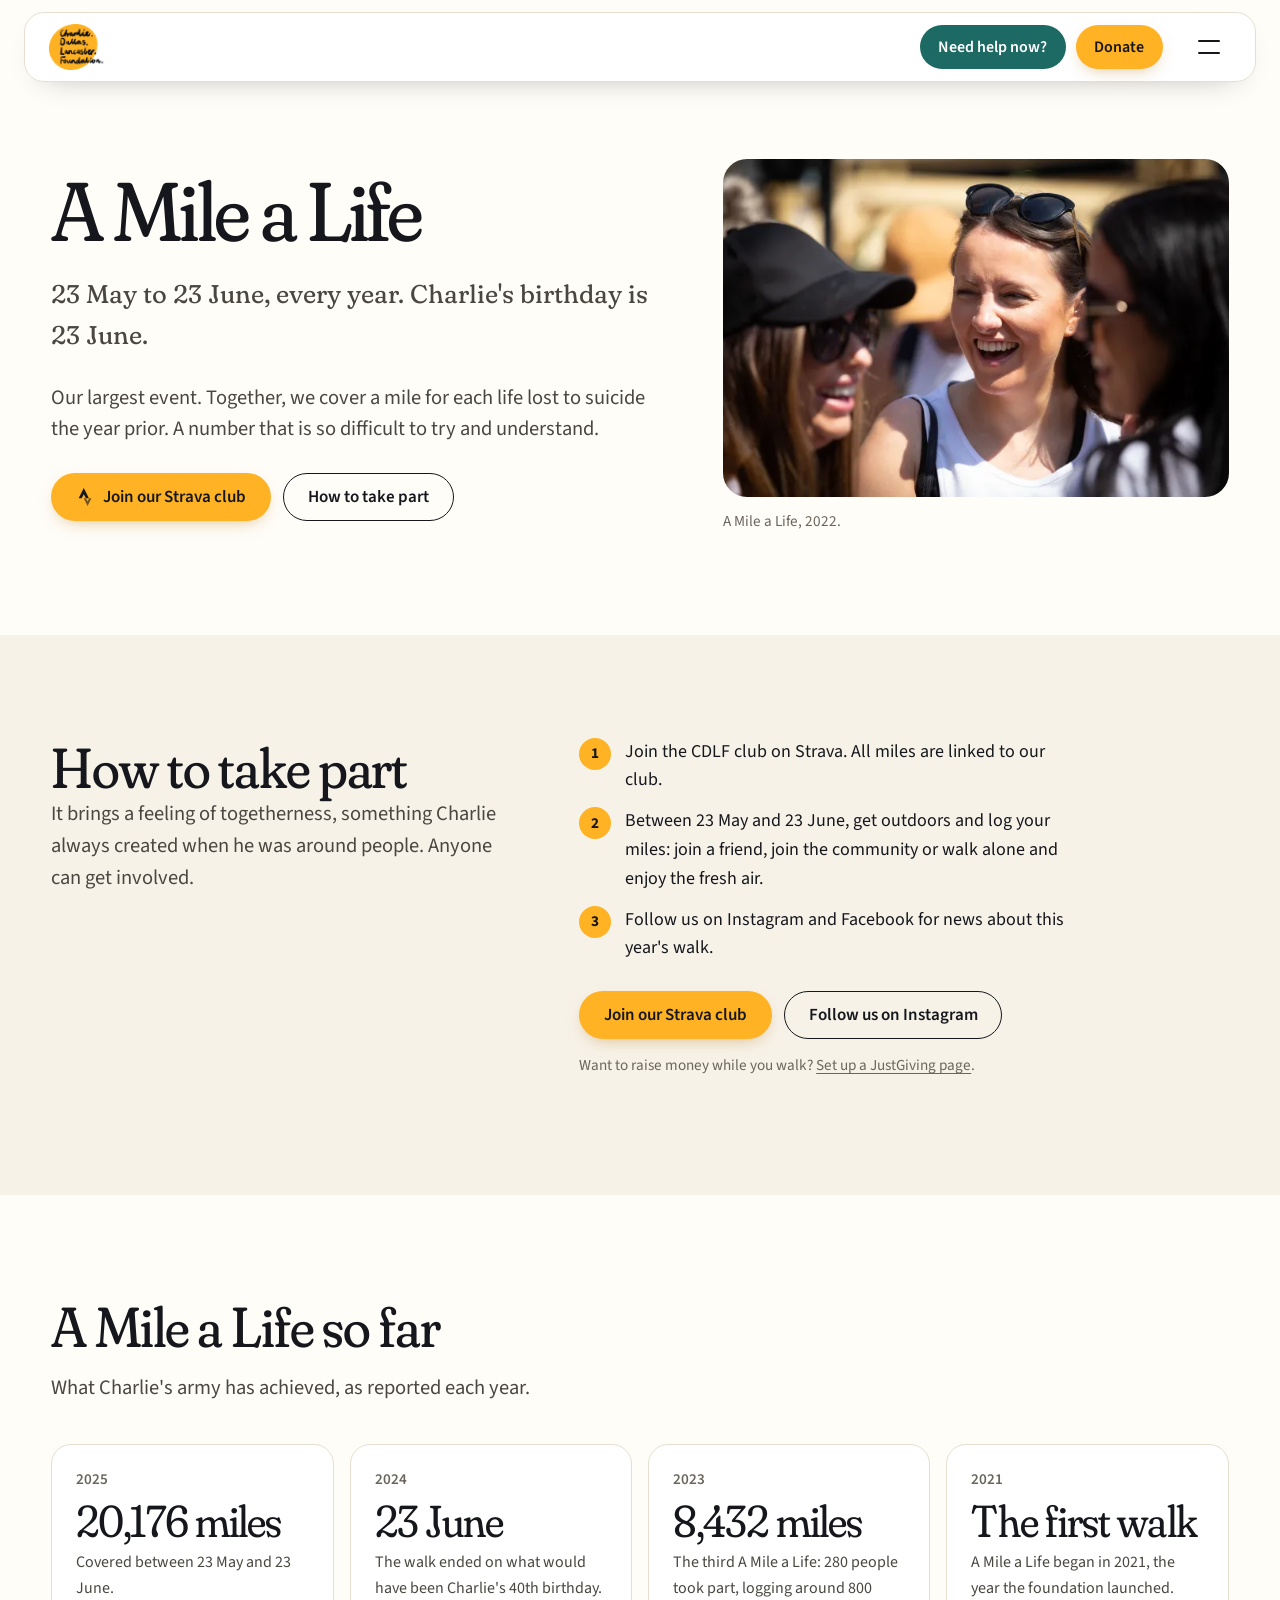
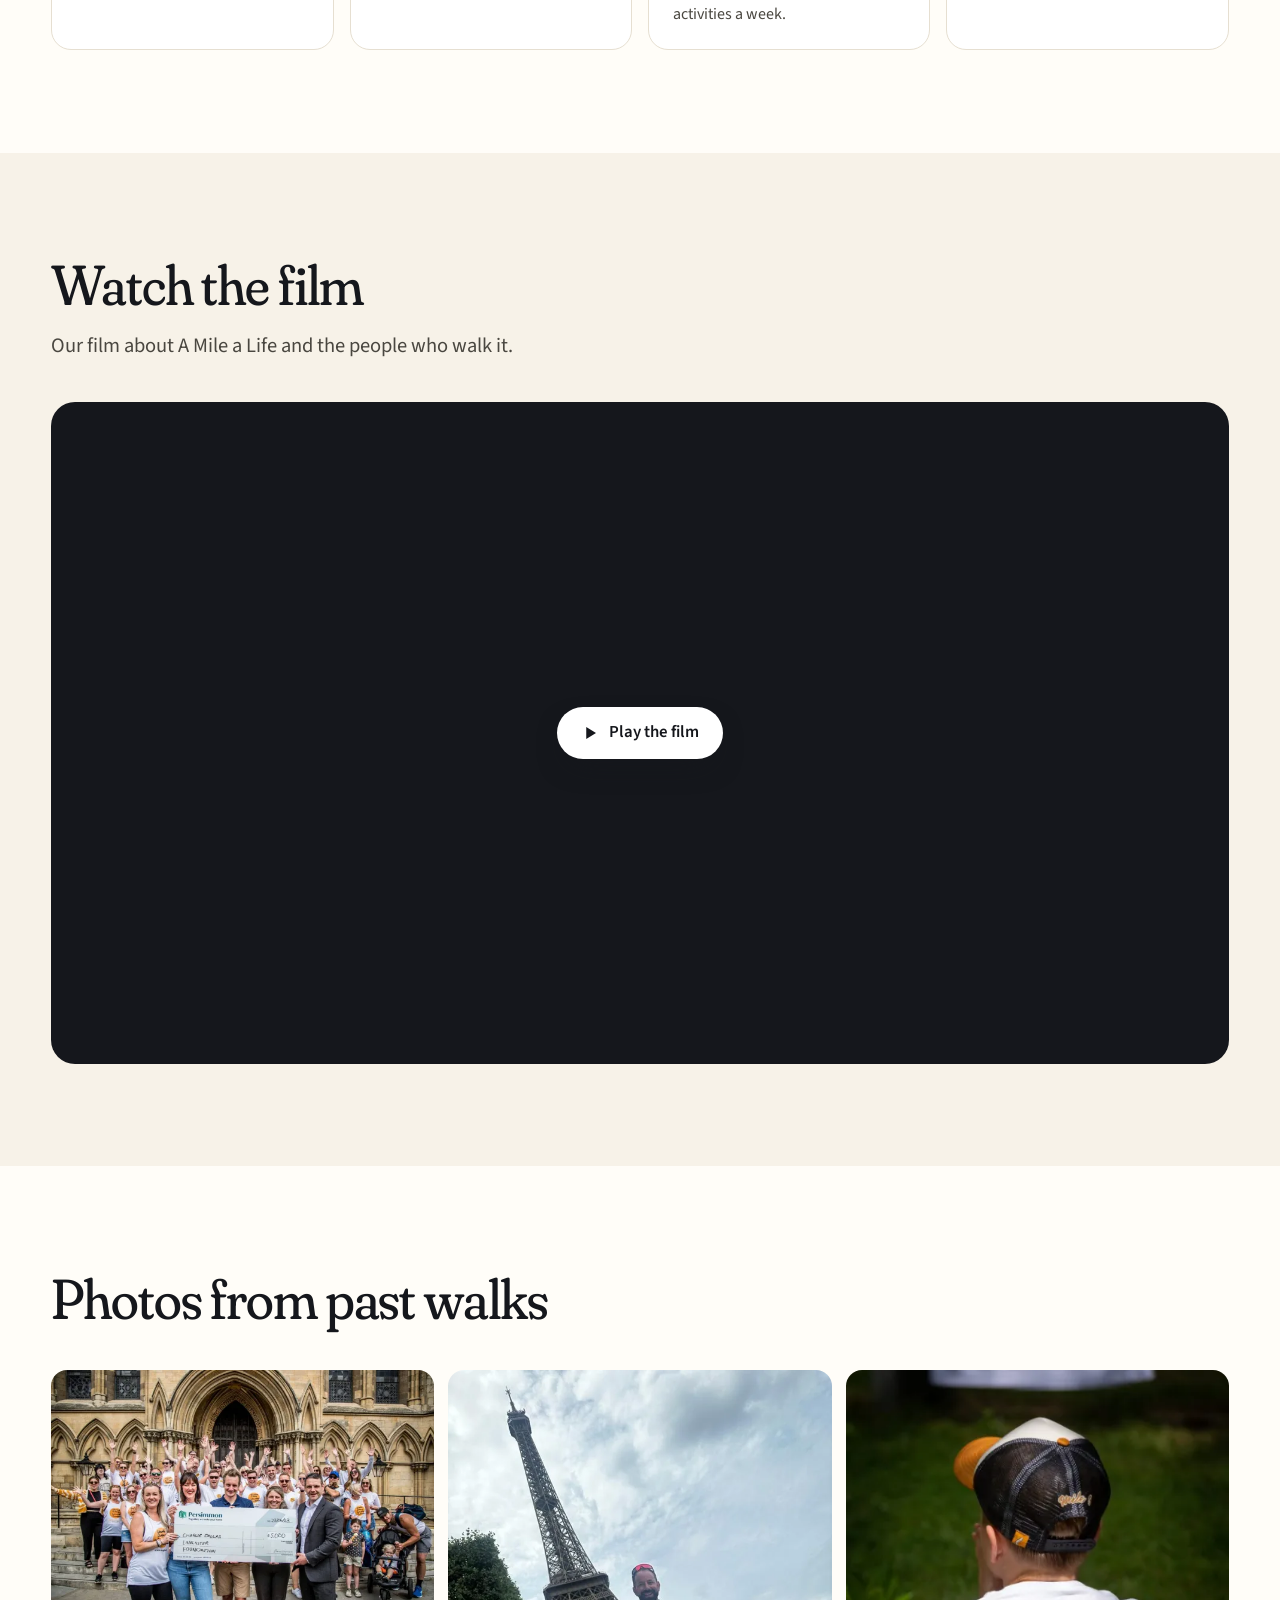
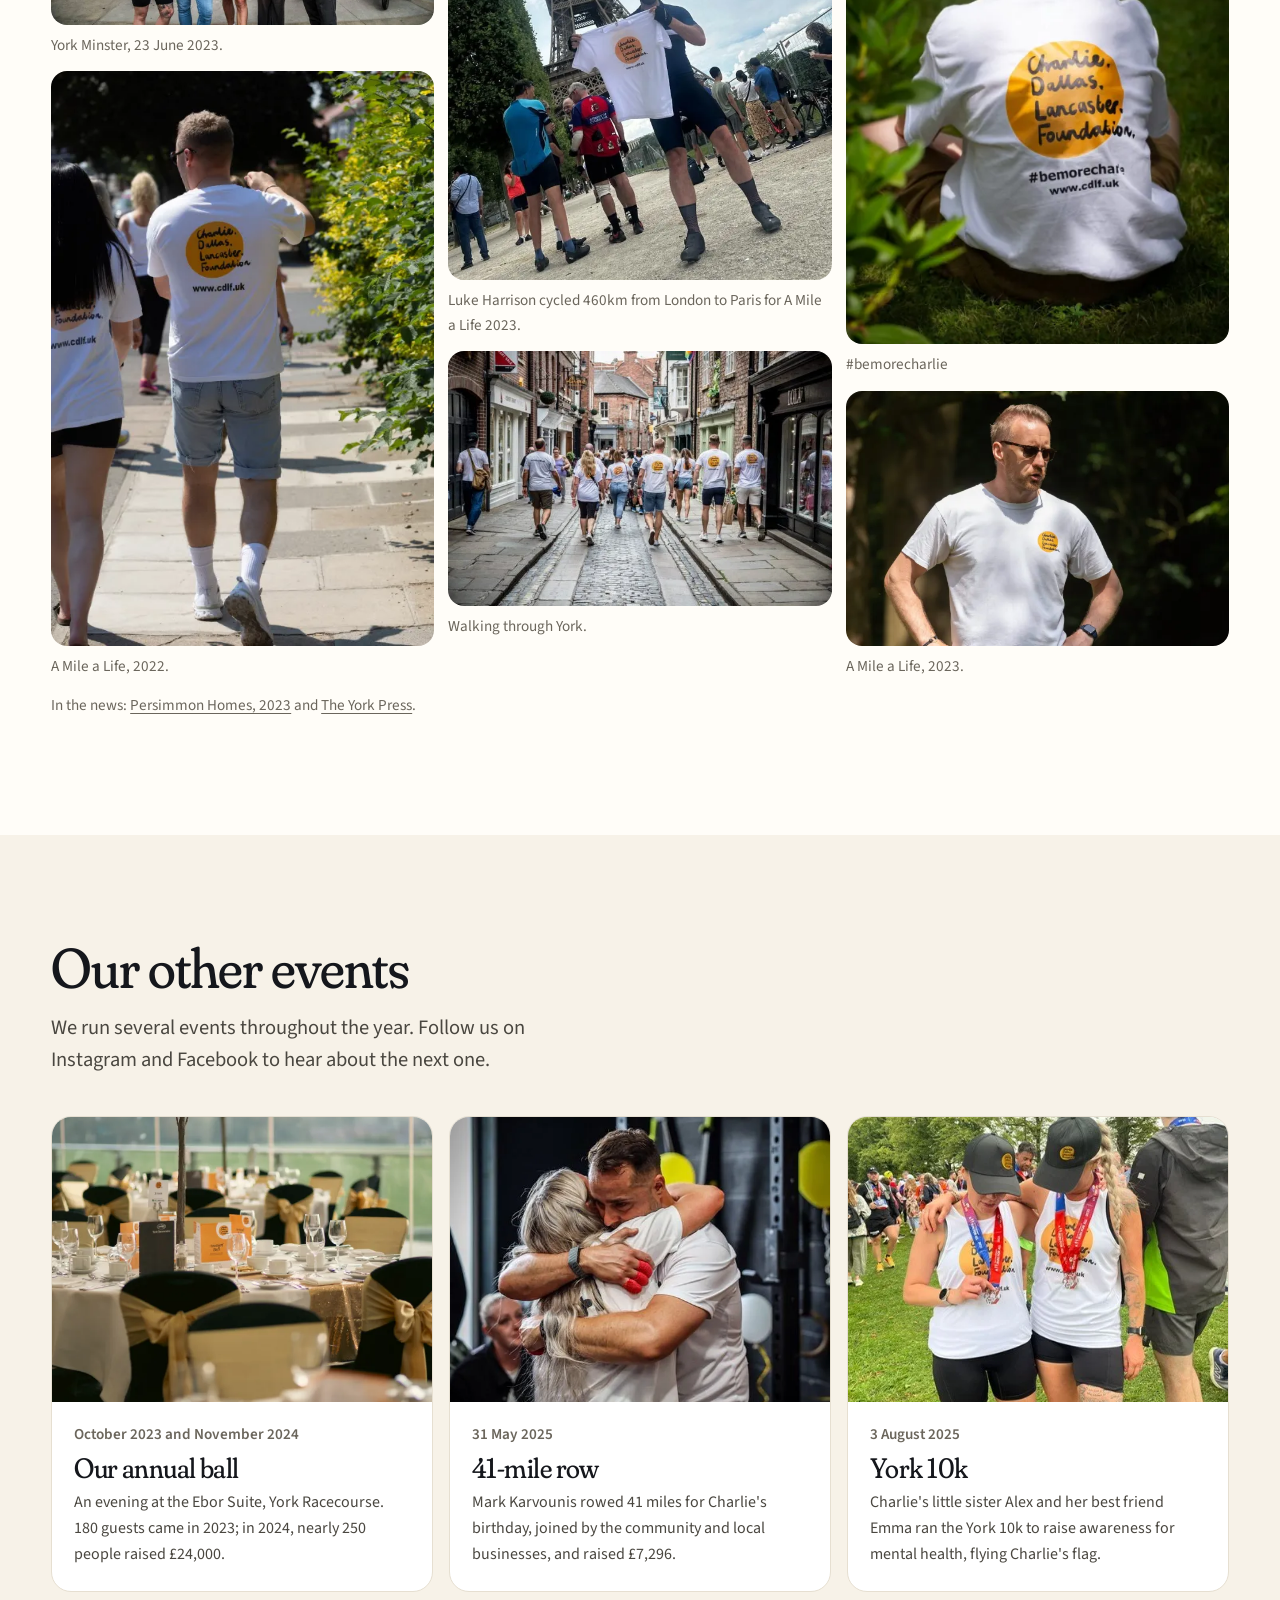
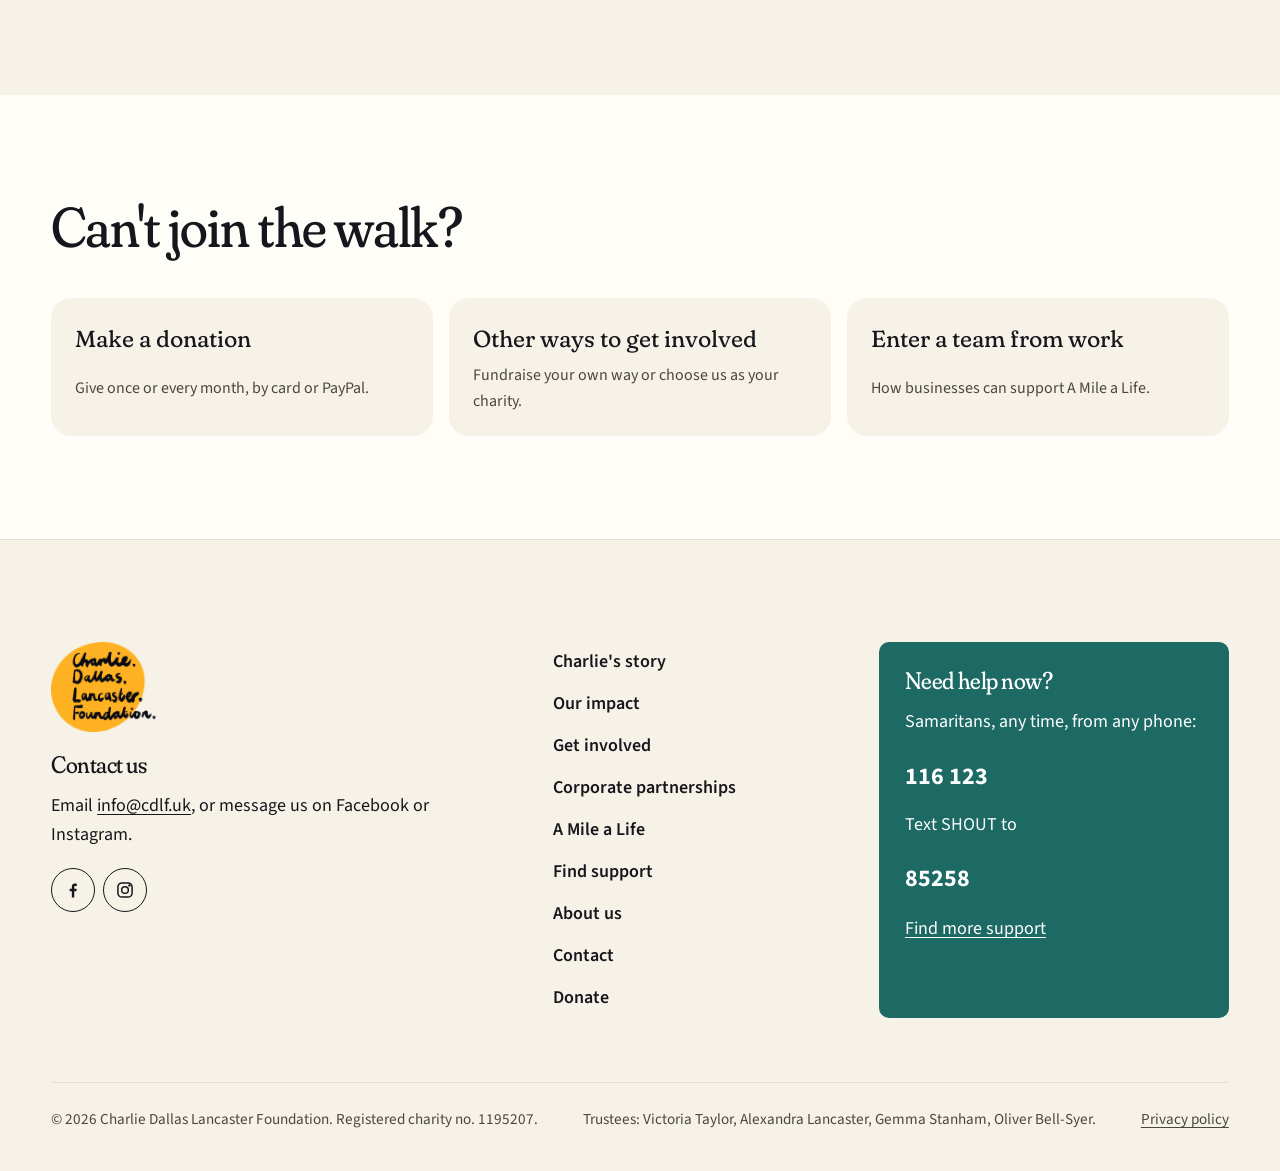
==== a-mile-a-life/index.html @ b25b1d65 "Complete the site: six internal pages and full navigation New pages, built from the existing design " ====
<!doctype html>
<html lang="en-GB">
<head>
<meta charset="utf-8">
<meta name="viewport" content="width=device-width, initial-scale=1">
<!-- PREVIEW-ONLY: keeps the GitHub Pages preview out of search engines. Remove this line on the production site (see LAUNCH.md). -->
<meta name="robots" content="noindex, nofollow">
<title>A Mile a Life: Walk with Charlie's Army | CDLF</title>
<meta name="description" content="Every year from 23 May to 23 June, we cover a mile for each life lost to suicide the year prior. How to take part, past walks and our other events.">
<!-- Production URLs: these point at the live domain on purpose, never at the GitHub Pages preview. -->
<link rel="canonical" href="https://cdlf.uk/a-mile-a-life/">
<meta property="og:type" content="website">
<meta property="og:site_name" content="Charlie Dallas Lancaster Foundation">
<meta property="og:locale" content="en_GB">
<meta property="og:title" content="A Mile a Life | Charlie Dallas Lancaster Foundation">
<meta property="og:description" content="Every year from 23 May to 23 June, we cover a mile for each life lost to suicide the year prior. How to take part, past walks and our other events.">
<meta property="og:url" content="https://cdlf.uk/a-mile-a-life/">
<meta property="og:image" content="https://cdlf.uk/assets/og-image.jpg">
<meta property="og:image:width" content="1200">
<meta property="og:image:height" content="630">
<meta property="og:image:alt" content="The Charlie Dallas Lancaster Foundation logo: hand-lettered words on a sunflower-yellow circle.">
<meta name="twitter:card" content="summary_large_image">
<link rel="icon" href="../favicon.ico" sizes="32x32">
<link rel="icon" href="../assets/icon-192.png" type="image/png" sizes="192x192">
<link rel="apple-touch-icon" href="../assets/apple-touch-icon.png">
<link rel="manifest" href="../site.webmanifest">
<meta name="theme-color" content="#FFB224">
<link rel="preconnect" href="https://fonts.googleapis.com">
<link rel="preconnect" href="https://fonts.gstatic.com" crossorigin>
<link href="https://fonts.googleapis.com/css2?family=Fraunces:opsz,wght,SOFT@48..144,340..420,100&family=Source+Sans+3:wght@400;600;700&display=swap" rel="stylesheet">
<script type="application/ld+json">
{
  "@context": "https://schema.org",
  "@graph": [
    {
      "@type": "WebPage",
      "@id": "https://cdlf.uk/a-mile-a-life/#webpage",
      "url": "https://cdlf.uk/a-mile-a-life/",
      "name": "A Mile a Life",
      "inLanguage": "en-GB",
      "isPartOf": { "@id": "https://cdlf.uk/#website" },
      "about": { "@id": "https://cdlf.uk/#organization" }
    },
    {
      "@type": "BreadcrumbList",
      "itemListElement": [
        { "@type": "ListItem", "position": 1, "name": "Home", "item": "https://cdlf.uk/" },
        { "@type": "ListItem", "position": 2, "name": "A Mile a Life", "item": "https://cdlf.uk/a-mile-a-life/" }
      ]
    }
  ]
}
</script>
<script>document.documentElement.classList.add('js');</script>
<link rel="stylesheet" href="../assets/site.css">
</head>
<body>
<a class="skip" href="#main">Skip to content</a>

<header class="site-header" id="top">
  <div class="wrap bar">
    <a class="brand" href="../" aria-label="Charlie Dallas Lancaster Foundation, home">
      <img src="../assets/logo.png" alt="" width="260" height="196">
    </a>
    <!-- Shown only without JavaScript; otherwise the same links live in the drop-down menu. -->
    <nav class="nav" aria-label="Main">
      <a href="../charlies-story/">Charlie's story</a>
      <a href="../our-impact/">Our impact</a>
      <a href="../get-involved/">Get involved</a>
      <a href="../a-mile-a-life/">A Mile a Life</a>
      <a href="../help/">Find support</a>
      <a href="../contact/">Contact</a>
    </nav>
    <div class="actions">
      <a class="btn btn-help" href="../help/" data-crisis><span class="lbl-long">Need help now?</span><span class="lbl-short" aria-hidden="true">Need help?</span></a>
      <a class="btn btn-donate" href="../get-involved/#donate">Donate</a>
    </div>
    <button class="menu-btn" type="button" aria-expanded="false" aria-controls="site-menu" aria-label="Menu">
      <span class="burger" aria-hidden="true"><span></span><span></span></span>
    </button>
  </div>
  <!-- Drop-down menu (all screen sizes): the header grows downwards to show the page links. -->
  <div class="menu-panel" id="site-menu" inert>
    <div class="menu-inner">
      <div class="menu-grid">
        <nav class="menu-links" aria-label="Pages">
          <a href="../charlies-story/" style="--i:0">Charlie's story</a>
          <a href="../our-impact/" style="--i:1">Our impact</a>
          <a href="../get-involved/" style="--i:2">Get involved</a>
          <a href="../corporate-partnerships/" style="--i:3">Corporate partnerships</a>
          <a href="../a-mile-a-life/" style="--i:4" aria-current="page">A Mile a Life</a>
          <a href="../help/" style="--i:5">Find support</a>
          <a href="../about/" style="--i:6">About us</a>
          <a href="../contact/" style="--i:7">Contact</a>
        </nav>
        <div class="menu-meta">
          <p>Get in touch: <a href="mailto:info@cdlf.uk">info@cdlf.uk</a></p>
          <p>Registered charity no. 1195207</p>
          <div class="social">
            <a href="https://www.facebook.com/CDLF.UK/" aria-label="CDLF on Facebook"><svg viewBox="0 0 24 24" fill="currentColor" aria-hidden="true"><path d="M13.5 21v-7.5h2.5l.4-3h-2.9V8.6c0-.9.3-1.5 1.5-1.5h1.5V4.4c-.3 0-1.2-.1-2.2-.1-2.2 0-3.7 1.3-3.7 3.8v2.4H8v3h2.6V21z"/></svg></a>
            <a href="https://www.instagram.com/c.d.l.foundation/" aria-label="CDLF on Instagram"><svg viewBox="0 0 24 24" fill="none" stroke="currentColor" stroke-width="1.8" aria-hidden="true"><rect x="3.5" y="3.5" width="17" height="17" rx="5"/><circle cx="12" cy="12" r="4"/><circle cx="17.3" cy="6.7" r=".6" fill="currentColor"/></svg></a>
          </div>
        </div>
      </div>
    </div>
  </div>
</header>

<main id="main">

  <section class="page-hero" aria-labelledby="page-title">
    <div class="wrap page-hero-grid">
      <div>
        <h1 class="page-title" id="page-title">A Mile a Life</h1>
        <p class="amal-dates">23 May to 23 June, every year. Charlie's birthday is 23 June.</p>
        <p class="lede">Our largest event. Together, we cover a mile for each life lost to suicide the year prior. A number that is so difficult to try and understand.</p>
        <div class="hero-cta">
          <a class="btn btn-donate" href="https://www.strava.com/clubs/1048791">
            <svg class="strava" viewBox="0 0 24 24" fill="currentColor" aria-hidden="true"><path d="M15.4 17.9l-2.1-4.1h-3.1l5.2 10.2 5.1-10.2h-3.1z" opacity=".6"/><path d="M10.4 0L3.5 13.8h4.1l2.8-5.5 2.8 5.5h4z"/></svg>
            Join our Strava club
          </a>
          <a class="btn btn-quiet" href="#take-part">How to take part</a>
        </div>
      </div>
      <figure class="page-photo">
        <img src="../assets/amal-2022-walkers-1200.webp" srcset="../assets/amal-2022-walkers-640.webp 640w, ../assets/amal-2022-walkers-1200.webp 1200w" sizes="(max-width: 860px) 100vw, 44vw" width="1200" height="800" fetchpriority="high" alt="Three women laughing together during the walk, one in a cap and one with sunglasses on her head.">
        <figcaption>A Mile a Life, 2022.</figcaption>
      </figure>
    </div>
  </section>

  <section class="section section-alt" id="take-part" aria-labelledby="take-part-title">
    <div class="wrap split">
      <div>
        <h2 id="take-part-title">How to take part</h2>
        <p class="lede">It brings a feeling of togetherness, something Charlie always created when he was around people. Anyone can get involved.</p>
      </div>
      <div>
        <ol class="steps">
          <li>Join the CDLF club on Strava. All miles are linked to our club.</li>
          <li>Between 23 May and 23 June, get outdoors and log your miles: join a friend, join the community or walk alone and enjoy the fresh air.</li>
          <li>Follow us on Instagram and Facebook for news about this year's walk.</li>
        </ol>
        <div class="amal-actions">
          <a class="btn btn-donate" href="https://www.strava.com/clubs/1048791">Join our Strava club</a>
          <a class="btn btn-quiet" href="https://www.instagram.com/c.d.l.foundation/">Follow us on Instagram</a>
        </div>
        <p class="note-small">Want to raise money while you walk? <a href="../get-involved/#fundraise">Set up a JustGiving page</a>.</p>
      </div>
    </div>
  </section>

  <section class="section" id="years" aria-labelledby="years-title">
    <div class="wrap">
      <div class="section-head">
        <h2 id="years-title">A Mile a Life so far</h2>
        <p class="lede">What Charlie's army has achieved, as reported each year.</p>
      </div>
      <ul class="highlights">
        <li class="highlight"><span class="when">2025</span><strong>20,176 miles</strong><p>Covered between 23 May and 23 June.</p></li>
        <li class="highlight"><span class="when">2024</span><strong>23 June</strong><p>The walk ended on what would have been Charlie's 40th birthday.</p></li>
        <li class="highlight"><span class="when">2023</span><strong>8,432 miles</strong><p>The third A Mile a Life: 280 people took part, logging around 800 activities a week.</p></li>
        <li class="highlight"><span class="when">2021</span><strong>The first walk</strong><p>A Mile a Life began in 2021, the year the foundation launched.</p></li>
      </ul>
    </div>
  </section>

  <section class="section section-alt" aria-labelledby="film-title">
    <div class="wrap">
      <div class="section-head">
        <h2 id="film-title">Watch the film</h2>
        <p class="lede">Our film about A Mile a Life and the people who walk it.</p>
      </div>
      <button class="film-poster" type="button" data-film="uowZ9XVhQS4" data-film-title="A Mile a Life film" aria-label="Play the A Mile a Life film">
        <img src="https://i.ytimg.com/vi/uowZ9XVhQS4/maxresdefault.jpg" srcset="https://i.ytimg.com/vi/uowZ9XVhQS4/sddefault.jpg 640w, https://i.ytimg.com/vi/uowZ9XVhQS4/maxresdefault.jpg 1280w" sizes="(max-width: 1280px) 100vw, 1200px" width="1280" height="720" loading="lazy" alt="">
        <span class="play" aria-hidden="true"><svg viewBox="0 0 24 24" fill="currentColor"><path d="M7 4l13 8-13 8z"/></svg>Play the film</span>
      </button>
    </div>
  </section>

  <section class="section" id="photos" aria-labelledby="photos-title">
    <div class="wrap">
      <div class="section-head">
        <h2 id="photos-title">Photos from past walks</h2>
      </div>
      <div class="gallery">
        <figure>
          <img src="../assets/amal-persimmon-2023-1024.webp" srcset="../assets/amal-persimmon-2023-640.webp 640w, ../assets/amal-persimmon-2023-1024.webp 1024w" sizes="(max-width: 600px) 100vw, 33vw" width="1600" height="1067" loading="lazy" alt="A large group of walkers in CDLF T-shirts cheering on the steps of York Minster, behind a £5,000 cheque from Persimmon Homes.">
          <figcaption>York Minster, 23 June 2023.</figcaption>
        </figure>
        <figure>
          <img src="../assets/amal-2022-street-480.webp" srcset="../assets/amal-2022-street-480.webp 480w, ../assets/amal-2022-street-800.webp 800w" sizes="(max-width: 600px) 100vw, 33vw" width="800" height="1200" loading="lazy" alt="Walkers in CDLF T-shirts seen from behind on a leafy path.">
          <figcaption>A Mile a Life, 2022.</figcaption>
        </figure>
        <figure>
          <img src="../assets/walk-2023-luke-640.webp" srcset="../assets/walk-2023-luke-640.webp 640w, ../assets/walk-2023-luke-768.webp 768w" sizes="(max-width: 600px) 100vw, 33vw" width="768" height="1024" loading="lazy" alt="A cyclist in Paris holds up a white CDLF T-shirt in front of the Eiffel Tower.">
          <figcaption>Luke Harrison cycled 460km from London to Paris for A Mile a Life 2023.</figcaption>
        </figure>
        <figure>
          <img src="../assets/amal-york-street-600.webp" width="600" height="400" loading="lazy" alt="Walkers in CDLF T-shirts heading down a narrow cobbled street in York.">
          <figcaption>Walking through York.</figcaption>
        </figure>
        <figure>
          <img src="../assets/amal-bemorecharlie-480.webp" srcset="../assets/amal-bemorecharlie-480.webp 480w, ../assets/amal-bemorecharlie-768.webp 768w" sizes="(max-width: 600px) 100vw, 33vw" width="1000" height="1500" loading="lazy" alt="A young boy in a cap sits on the grass, seen from behind, wearing a CDLF T-shirt printed with #bemorecharlie.">
          <figcaption>#bemorecharlie</figcaption>
        </figure>
        <figure>
          <img src="../assets/walk-2023-68-1024.webp" srcset="../assets/walk-2023-68-640.webp 640w, ../assets/walk-2023-68-1024.webp 1024w" sizes="(max-width: 600px) 100vw, 33vw" width="1800" height="1200" loading="lazy" alt="A walker in a CDLF T-shirt with sunglasses, hands on hips, in dappled woodland sunshine.">
          <figcaption>A Mile a Life, 2023.</figcaption>
        </figure>
      </div>
      <p class="note-small">In the news: <a href="https://www.persimmonhomes.com/corporate/media/news/2023/double-olympic-gold-medallist-joins-persimmon-to-support-york-mental-health-charity/">Persimmon Homes, 2023</a> and <a href="https://www.yorkpress.co.uk/news/19317566.charlie-dallas-lancaster-foundation-launches-york-mind-sash-donations/">The York Press</a>.</p>
    </div>
  </section>

  <section class="section section-alt" id="other-events" aria-labelledby="events-title">
    <div class="wrap">
      <div class="section-head">
        <h2 id="events-title">Our other events</h2>
        <p class="lede">We run several events throughout the year. Follow us on Instagram and Facebook to hear about the next one.</p>
      </div>
      <div class="events">
        <article class="event">
          <img src="../assets/event-ball-2023-640.webp" width="640" height="960" loading="lazy" alt="Round tables laid with white cloths and gold-trimmed chairs in the Ebor Suite at York Racecourse.">
          <div>
            <span class="when">October 2023 and November 2024</span>
            <h3>Our annual ball</h3>
            <p>An evening at the Ebor Suite, York Racecourse. 180 guests came in 2023; in 2024, nearly 250 people raised £24,000.</p>
          </div>
        </article>
        <article class="event">
          <img src="../assets/event-row-2025-590.webp" width="590" height="712" loading="lazy" alt="Two people hugging in a gym after the rowing challenge.">
          <div>
            <span class="when">31 May 2025</span>
            <h3>41-mile row</h3>
            <p>Mark Karvounis rowed 41 miles for Charlie's birthday, joined by the community and local businesses, and raised £7,296.</p>
          </div>
        </article>
        <article class="event">
          <img src="../assets/event-york10k-2025-480.webp" width="480" height="640" loading="lazy" alt="Two women in CDLF running vests smile with their medals after the York 10k.">
          <div>
            <span class="when">3 August 2025</span>
            <h3>York 10k</h3>
            <p>Charlie's little sister Alex and her best friend Emma ran the York 10k to raise awareness for mental health, flying Charlie's flag.</p>
          </div>
        </article>
      </div>
    </div>
  </section>

  <section class="section" aria-labelledby="next-title">
    <div class="wrap">
      <h2 id="next-title" class="section-head">Can't join the walk?</h2>
      <div class="next-links">
        <a class="next-link" href="../get-involved/#donate"><strong>Make a donation</strong><span>Give once or every month, by card or PayPal.</span></a>
        <a class="next-link" href="../get-involved/"><strong>Other ways to get involved</strong><span>Fundraise your own way or choose us as your charity.</span></a>
        <a class="next-link" href="../corporate-partnerships/"><strong>Enter a team from work</strong><span>How businesses can support A Mile a Life.</span></a>
      </div>
    </div>
  </section>
</main>

<footer class="site-footer" id="contact-us">
  <div class="wrap">
    <div class="foot-grid">
      <div>
        <img src="../assets/logo.png" alt="Charlie Dallas Lancaster Foundation" width="120" style="width:120px">
        <h2 class="foot-title">Contact us</h2>
        <p>Email <a href="mailto:info@cdlf.uk">info@cdlf.uk</a>, or message us on Facebook or Instagram.</p>
        <div class="social">
          <a href="https://www.facebook.com/CDLF.UK/" aria-label="CDLF on Facebook"><svg viewBox="0 0 24 24" fill="currentColor" aria-hidden="true"><path d="M13.5 21v-7.5h2.5l.4-3h-2.9V8.6c0-.9.3-1.5 1.5-1.5h1.5V4.4c-.3 0-1.2-.1-2.2-.1-2.2 0-3.7 1.3-3.7 3.8v2.4H8v3h2.6V21z"/></svg></a>
          <a href="https://www.instagram.com/c.d.l.foundation/" aria-label="CDLF on Instagram"><svg viewBox="0 0 24 24" fill="none" stroke="currentColor" stroke-width="1.8" aria-hidden="true"><rect x="3.5" y="3.5" width="17" height="17" rx="5"/><circle cx="12" cy="12" r="4"/><circle cx="17.3" cy="6.7" r=".6" fill="currentColor"/></svg></a>
        </div>
      </div>
      <nav aria-label="Footer">
        <ul class="foot-links">
          <li><a href="../charlies-story/">Charlie's story</a></li>
          <li><a href="../our-impact/">Our impact</a></li>
          <li><a href="../get-involved/">Get involved</a></li>
          <li><a href="../corporate-partnerships/">Corporate partnerships</a></li>
          <li><a href="../a-mile-a-life/">A Mile a Life</a></li>
          <li><a href="../help/">Find support</a></li>
          <li><a href="../about/">About us</a></li>
          <li><a href="../contact/">Contact</a></li>
          <li><a href="../get-involved/#donate">Donate</a></li>
        </ul>
      </nav>
      <div class="foot-help help-surface">
        <h2>Need help now?</h2>
        <p>Samaritans, any time, from any phone:</p>
        <a class="num" href="tel:116123">116 123</a>
        <p style="margin-top:12px">Text SHOUT to</p>
        <a class="num" href="sms:85258?&amp;body=SHOUT">85258</a>
        <p style="margin:14px 0 0"><a href="../help/">Find more support</a></p>
      </div>
    </div>
    <div class="legal">
      <p>&copy; 2026 Charlie Dallas Lancaster Foundation. Registered charity no. 1195207.</p>
      <p>Trustees: Victoria Taylor, Alexandra Lancaster, Gemma Stanham, Oliver Bell-Syer.</p>
      <p><a href="https://cdlf.uk/privacy-policy/">Privacy policy</a></p>
    </div>
  </div>
</footer>

<dialog class="film-dialog" id="film-dialog" aria-label="Film, with sound">
  <button class="close" type="button" data-close-film>
    <svg viewBox="0 0 24 24" fill="none" stroke="currentColor" stroke-width="2.2" stroke-linecap="round" aria-hidden="true"><path d="M6 6l12 12M18 6L6 18"/></svg>
    Close
  </button>
  <div class="film-frame"></div>
</dialog>

<!-- Crisis numbers overlay. The trigger links to the help page, so it still works without JavaScript. -->
<dialog class="crisis" id="crisis" aria-labelledby="crisis-title">
  <div class="crisis-inner">
    <div class="crisis-top">
      <h2 id="crisis-title">Need help now?</h2>
      <button class="close" type="button" data-close-crisis aria-label="Close">
        <svg viewBox="0 0 24 24" fill="none" stroke="currentColor" stroke-width="2" stroke-linecap="round"><path d="M6 6l12 12M18 6L6 18"/></svg>
      </button>
    </div>
    <p class="now">If someone's life is at risk, call 999 or go to A&amp;E.</p>
    <div class="crisis-tiles">
      <a class="crisis-tile" href="tel:116123"><span class="who">Samaritans</span><span class="how">116 123</span><span class="when">Any time, from any phone</span></a>
      <a class="crisis-tile" href="sms:85258?&amp;body=SHOUT"><span class="who">Shout</span><span class="how">Text SHOUT to 85258</span><span class="when">Any time, day or night</span></a>
      <a class="crisis-tile" href="tel:111"><span class="who">NHS 111</span><span class="how">111</span><span class="when">Choose the mental health option</span></a>
      <a class="crisis-tile" href="tel:0800585858"><span class="who">CALM</span><span class="how">0800 58 58 58</span><span class="when">5pm to midnight, every day</span></a>
    </div>
    <a class="text-link more" href="../help/">Find more support</a>
  </div>
</dialog>

<script src="../assets/site.js"></script>
</body>
</html>
---- assets/site.css ----
/* CDLF shared styles: tokens, header and menu, buttons, cards, sections, footer and dialogs. Used by every page except the no-JavaScript help page. */
:root {
  --sun: #FFB224;          /* logo disc */
  --sun-deep: #B4700A;     /* data marks, small accents on white */
  --ink: #15171C;          /* logo lettering */
  --ink-2: #4A4740;        /* secondary text, 8.9:1 on paper */
  --ink-3: #6B665C;        /* muted text, 5.6:1 on paper */
  --paper: #FFFDF8;        /* warm white */
  --paper-2: #F7F2E8;      /* soft warm grey */
  --line: #E6DFD1;
  --help: #1D6A64;         /* calm teal, 6.2:1 with white */
  --help-ink: #0F4440;
  --help-wash: #E7F2EF;
  --serif: "Fraunces", Georgia, "Times New Roman", serif;
  --sans: "Source Sans 3", "Segoe UI", system-ui, sans-serif;
  --gutter: clamp(16px, 4vw, 56px);
  /* Section spacing scale: every section uses one of these three. */
  --space-s: clamp(48px, 6vw, 80px);
  --space-m: clamp(64px, 8vw, 112px);
  --space-l: clamp(80px, 10vw, 144px);
  --max: 1280px;
  --ease: cubic-bezier(.16, 1, .3, 1);
  color-scheme: light;
}
*, *::before, *::after { box-sizing: border-box; }
/* No CSS smooth scrolling: it breaks ScrollTrigger's measurements. In-page links glide via JS instead. */
html { -webkit-text-size-adjust: 100%; }
section[id], [id="main"] { scroll-margin-top: 100px; }
body {
  margin: 0; background: var(--paper); color: var(--ink);
  font-family: var(--sans); font-size: 1.125rem; line-height: 1.6;
  font-feature-settings: "kern", "liga"; text-rendering: optimizeLegibility;
  overflow-x: clip;
}
@media (max-width: 640px) { body { font-size: 1.0625rem; } }
img { display: block; max-width: 100%; height: auto; }
a { color: inherit; text-underline-offset: .18em; text-decoration-thickness: 1px; }
a:hover { text-decoration-thickness: 2px; }
::selection { background: var(--sun); color: var(--ink); }
:focus-visible { outline: 3px solid var(--ink); outline-offset: 3px; border-radius: 4px; }
.help-surface :focus-visible, .on-dark :focus-visible { outline-color: #fff; }
::-webkit-scrollbar { width: 12px; }
::-webkit-scrollbar-track { background: var(--paper-2); }
::-webkit-scrollbar-thumb { background: #CFC6B4; border-radius: 6px; border: 3px solid var(--paper-2); }
[hidden] { display: none !important; }   /* component display rules (e.g. .btn) must never un-hide hidden elements */
.sr-only { position: absolute; width: 1px; height: 1px; padding: 0; margin: -1px; overflow: hidden; clip: rect(0 0 0 0); white-space: nowrap; border: 0; }
.skip { position: absolute; left: 16px; top: -100px; z-index: 100; background: var(--ink); color: #fff; padding: 12px 18px; border-radius: 8px; }
.skip:focus { top: 12px; }
.wrap { max-width: var(--max); margin: 0 auto; padding: 0 var(--gutter); }

/* Type */
h1, h2, h3 { font-family: var(--serif); font-weight: 400; font-variation-settings: "SOFT" 100, "opsz" 96; letter-spacing: -0.02em; line-height: 1.08; margin: 0; text-wrap: balance; }
h2 { font-size: clamp(2.1rem, 4.4vw, 3.75rem); }
h3 { font-size: clamp(1.5rem, 2.2vw, 1.9rem); line-height: 1.15; }
p { margin: 0 0 1em; max-width: 66ch; }
.lede { font-size: clamp(1.2rem, 1.6vw, 1.35rem); color: var(--ink-2); line-height: 1.55; }

/* Buttons */
.btn { display: inline-flex; align-items: center; justify-content: center; gap: .55em; min-height: 48px; padding: 0 1.4em; border-radius: 999px; font: 600 1.0625rem/1 var(--sans); text-decoration: none; border: 1.5px solid transparent; cursor: pointer; transition: background-color .25s, color .25s, border-color .25s, transform .4s var(--ease), box-shadow .4s var(--ease); }
.btn:hover { transform: translateY(-2px); }
.btn-donate { background: var(--sun); color: var(--ink); box-shadow: 0 6px 18px -8px rgba(180, 112, 10, .55); }
.btn-donate:hover { background: #FFBE45; box-shadow: 0 10px 24px -10px rgba(180, 112, 10, .7); }
.btn-help { background: var(--help); color: #fff; }
.btn-help:hover { background: var(--help-ink); }
.btn-quiet { border-color: var(--ink); color: var(--ink); background: transparent; }
.btn-quiet:hover { background: var(--ink); color: var(--paper); }
.btn svg { width: 18px; height: 18px; flex: none; }

/* Header */
/* Floating header bar */
.site-header { position: sticky; top: 12px; z-index: 50; width: calc(100% - 2 * clamp(10px, 2vw, 24px)); max-width: 1400px; margin: 12px auto 0; background: rgba(255, 255, 255, .94); backdrop-filter: saturate(1.4) blur(12px); -webkit-backdrop-filter: saturate(1.4) blur(12px); border: 1px solid var(--line); border-radius: 20px; box-shadow: 0 12px 32px -22px rgba(21, 23, 28, .45); transition: box-shadow .3s; }
.site-header.scrolled { box-shadow: 0 16px 36px -20px rgba(21, 23, 28, .5); }
.site-header .wrap { max-width: none; padding: 0 clamp(12px, 2vw, 24px); }
.bar { display: flex; align-items: center; gap: 24px; height: 68px; }
.brand { display: flex; align-items: center; flex: none; }
.brand img { width: 62px; height: auto; }
.nav { display: flex; gap: clamp(14px, 1.8vw, 28px); margin-left: auto; }
.nav a { text-decoration: none; font-weight: 600; font-size: 1rem; padding: 10px 0; position: relative; }
.nav a::after { content: ""; position: absolute; left: 0; right: 0; bottom: 4px; height: 2px; background: var(--sun); transform: scaleX(0); transform-origin: left; transition: transform .45s var(--ease); }
.nav a:hover::after { transform: scaleX(1); }
.actions { display: flex; gap: 10px; align-items: center; }
.actions .btn { min-height: 44px; padding: 0 1.1em; font-size: 1rem; }
/* With JavaScript, every page link lives in the drop-down menu at all widths; without it, the inline links stay. */
.js .nav { display: none; }
.js .actions { margin-left: auto; }
.menu-btn { display: none; width: 44px; height: 44px; border: 0; background: transparent; border-radius: 50%; cursor: pointer; color: var(--ink); place-items: center; transition: background-color .25s; }
.js .menu-btn { display: grid; }
.menu-btn:hover { background: var(--paper-2); }
.burger { position: relative; display: block; width: 22px; height: 14px; }
.burger span { position: absolute; left: 0; right: 0; height: 2px; border-radius: 2px; background: currentColor; transition: transform .4s var(--ease); }
.burger span:first-child { top: 0; }
.burger span:last-child { bottom: 0; }
.menu-open .burger span:first-child { transform: translateY(6px) rotate(45deg); }
.menu-open .burger span:last-child { transform: translateY(-6px) rotate(-45deg); }
@media (max-width: 1080px) {
  .nav { display: none; }
  .actions { margin-left: auto; }
}

/* Drop-down menu: the header itself grows downwards to reveal the page links. */
.menu-panel { display: grid; grid-template-rows: 0fr; visibility: hidden; transition: grid-template-rows .55s var(--ease), visibility 0s .55s; }
.menu-open .menu-panel { grid-template-rows: 1fr; visibility: visible; transition: grid-template-rows .55s var(--ease); }
.menu-panel > .menu-inner { min-height: 0; overflow: hidden; }
.menu-grid { display: grid; grid-template-columns: minmax(0, 2fr) minmax(0, 1fr); gap: 24px clamp(24px, 5vw, 72px); margin: 0 clamp(12px, 2vw, 24px); padding: 22px 0 28px; border-top: 1px solid var(--line); max-height: calc(100svh - 120px); overflow-y: auto; }
.menu-links { display: grid; grid-template-columns: repeat(2, minmax(0, 1fr)); gap: 2px 32px; align-content: start; }
.menu-links a { font-family: var(--serif); font-variation-settings: "SOFT" 100; font-size: clamp(1.6rem, 2.6vw, 2.3rem); line-height: 1.2; letter-spacing: -.015em; text-decoration: none; padding: 8px 0; width: fit-content; background: linear-gradient(var(--sun), var(--sun)) 0 92% / 0 3px no-repeat; transition: background-size .45s var(--ease), opacity .4s var(--ease), transform .5s var(--ease); }
.menu-links a:hover { background-size: 100% 3px; }
.menu-meta { display: grid; gap: 10px; align-content: start; font-size: 1rem; color: var(--ink-2); }
.menu-meta p { margin: 0; }
.menu-meta a { font-weight: 600; color: var(--ink); }
.menu-meta .social { margin-top: 6px; }
/* Links settle in one after another as the panel opens. */
.menu-links a { opacity: 0; transform: translateY(8px); }
.menu-open .menu-links a { opacity: 1; transform: none; transition-delay: calc(var(--i, 0) * 45ms + 120ms); }
@media (max-width: 760px) {
  .menu-grid { grid-template-columns: 1fr; padding-top: 14px; }
  .menu-links { grid-template-columns: 1fr; }
  .menu-links a { font-size: clamp(1.7rem, 8vw, 2.2rem); padding: 6px 0; }
}
@media (prefers-reduced-motion: reduce) {
  .menu-panel, .menu-open .menu-panel, .menu-links a, .burger span { transition: none !important; }
  .menu-links a { opacity: 1; transform: none; }
}
.actions .btn { white-space: nowrap; }
.lbl-short { display: none; }
@media (max-width: 420px) {
  .brand img { width: 44px; }
  .actions { gap: 6px; }
  .actions .btn { padding: 0 .75em; font-size: .9375rem; }
  .bar { gap: 6px; }
  .menu-btn { width: 44px; margin-right: -6px; }
}
/* Smallest phones (320-359px): shorter help label and tighter header so nothing leaves the bar. */
@media (max-width: 359px) {
  .lbl-long { position: absolute; width: 1px; height: 1px; overflow: hidden; clip: rect(0 0 0 0); white-space: nowrap; }
  .lbl-short { display: inline; }
  .site-header .wrap { padding: 0 10px; }
  .brand img { width: 40px; }
  .actions .btn { padding: 0 .7em; font-size: .9rem; }
  .menu-btn { margin-right: -4px; }
}

/* Hero */
.hero { position: relative; padding: var(--space-s) 0 var(--space-m); }
.hero-grid { display: grid; grid-template-columns: minmax(0, 7fr) minmax(0, 5fr); gap: clamp(32px, 5vw, 80px); align-items: center; }
.hero-name { font-family: var(--sans); font-weight: 600; font-size: 1.0625rem; letter-spacing: 0; color: var(--ink-2); margin-bottom: clamp(20px, 3vw, 36px); font-variation-settings: normal; }
.hero-name-sub { display: block; margin-top: 6px; font-weight: 400; font-size: 1rem; color: var(--ink-2); max-width: 46ch; line-height: 1.5; }
.hero-quote { margin: 0; }
/* Charlie's words, hand-written in the spirit of the logo lettering */
.hero-quote blockquote { margin: 0; font-family: "Caveat Brush", "Segoe Print", cursive; font-weight: 400; font-size: clamp(2.3rem, 5.2vw, 5.1rem); line-height: 1.1; letter-spacing: 0; }
.hero-quote blockquote p { max-width: none; margin: 0; }
.hero-quote .ln { display: block; white-space: nowrap; }
.hero-quote .w { display: inline-block; white-space: nowrap; }
.hero-quote .ch { display: inline-block; }
.hero-quote .q { color: var(--sun-deep); }
@media (max-width: 560px) { .hero-quote .ln { white-space: normal; display: inline; } .hero-quote .ln::after { content: " "; } }
.hero-quote figcaption { margin-top: 28px; font-size: 1.0625rem; color: var(--ink-2); display: flex; align-items: center; gap: 14px; }
.hero-quote figcaption::before { content: ""; width: 40px; height: 1.5px; background: var(--ink); }
.hero-cta { display: flex; flex-wrap: wrap; gap: 12px; margin-top: clamp(32px, 4vw, 48px); }
/* The logo, rebuilt: a live painted disc (Three.js) under the original hand lettering */
.hero-logo { position: relative; justify-self: center; width: min(112%, 660px); aspect-ratio: 1; margin: -4% 0; }
.hero-logo > * { position: absolute; inset: 0; width: 100%; height: 100%; }
.sun-canvas { pointer-events: none; }
.sun-fallback { background: radial-gradient(circle at 44.1% 50%, var(--sun) 32.5%, transparent 32.8%); }
.sun-canvas + .sun-fallback { display: none; }
.hero-logo .lettering { z-index: 1; }
@media (max-width: 860px) {
  .hero-grid { grid-template-columns: 1fr; gap: 8px; }
  .hero-logo { order: -1; width: min(70%, 320px); margin-left: -6%; justify-self: start; }
}

/* Mission */
.mission { padding: var(--space-l) 0; }
.mission-statement { font-family: var(--serif); font-weight: 350; font-variation-settings: "SOFT" 100, "opsz" 72; font-size: clamp(1.7rem, 3.3vw, 2.9rem); line-height: 1.22; letter-spacing: -0.015em; max-width: 30ch; margin: 0 0 clamp(56px, 8vw, 112px); text-wrap: pretty; }
.mission-grid { display: grid; grid-template-columns: minmax(0, 5fr) minmax(0, 6fr); gap: clamp(32px, 6vw, 104px); align-items: end; }
.mission-photo { margin: 0; }
.mission-photo img { width: 100%; border-radius: 20px; }
.mission-photo figcaption, .cap { margin-top: 12px; font-size: .95rem; color: var(--ink-3); }
.mission-copy h2 { font-size: clamp(1.9rem, 3.2vw, 2.8rem); margin-bottom: 28px; max-width: 18ch; }
.text-link { font-weight: 600; text-decoration: underline; text-decoration-color: var(--sun); text-decoration-thickness: 3px; text-underline-offset: .25em; }
.text-link:hover { text-decoration-color: var(--ink); }
@media (max-width: 860px) { .mission-grid { grid-template-columns: 1fr; } }

/* Ways in */
.ways { padding: 0 0 var(--space-l); }
.ways-head { display: flex; justify-content: space-between; align-items: end; gap: 24px; margin-bottom: clamp(28px, 4vw, 48px); }
.bento { display: grid; grid-template-columns: repeat(12, minmax(0, 1fr)); grid-template-rows: auto auto; gap: 16px; }
.tile { border-radius: 24px; padding: clamp(24px, 3vw, 40px); position: relative; overflow: hidden; transition: transform .6s var(--ease), box-shadow .6s var(--ease); }
.tile:hover { transform: translateY(-4px); box-shadow: 0 24px 40px -28px rgba(21, 23, 28, .45); }
.tile h3 { margin-bottom: 14px; }
.tile p { color: inherit; }
.tile-donate { grid-column: span 7; grid-row: span 2; color: #fff; min-height: 640px; display: flex; flex-direction: column; justify-content: flex-end; background: var(--ink); }
.tile-donate img { position: absolute; inset: 0; width: 100%; height: 100%; object-fit: cover; object-position: 50% 30%; transition: transform 1.2s var(--ease); }
.tile-donate:hover img { transform: scale(1.03); }
/* The text block carries its own dark backing, so it stays readable however tall the copy grows. */
.tile-donate .tile-body { margin: 0 calc(-1 * clamp(24px, 3vw, 40px)) calc(-1 * clamp(24px, 3vw, 40px)); padding: 96px clamp(24px, 3vw, 40px) clamp(24px, 3vw, 40px); background: linear-gradient(180deg, rgba(21,23,28,0) 0, rgba(21,23,28,.88) 86px, rgba(21,23,28,.93) 100%); border-radius: 0 0 24px 24px; }
.tile-donate > *:not(img) { position: relative; z-index: 1; }
.tile-donate h3 { font-size: clamp(2rem, 3.4vw, 3rem); }
.tile-donate p { max-width: 36ch; }
.tile-donate .cap-on { position: absolute; top: 18px; left: 18px; z-index: 1; font-size: .9rem; color: #fff; background: rgba(21, 23, 28, .62); padding: 4px 12px; border-radius: 999px; }
.tile-involved { grid-column: span 5; background: var(--paper-2); }
.tile-help { grid-column: span 5; background: var(--help); color: #fff; }
.tile-help a { color: #fff; }
.tile-list { list-style: none; padding: 0; margin: 18px 0 0; display: grid; gap: 4px; }
.tile-list a { display: flex; justify-content: space-between; align-items: center; min-height: 44px; text-decoration: none; border-top: 1px solid currentColor; border-color: rgba(21,23,28,.14); font-weight: 600; }
.tile-help .tile-list a { border-color: rgba(255,255,255,.28); }
.tile-list a span:last-child { font-weight: 400; opacity: .9; }
.tile-list svg { width: 18px; height: 18px; }
.tile-list a:hover span:first-child { text-decoration: underline; }
@media (max-width: 960px) {
  .tile-donate, .tile-involved, .tile-help { grid-column: 1 / -1; grid-row: auto; }
  /* Phones and tablets: the photo sits in full at the top of the card, with the text on solid dark below. */
  .tile-donate { min-height: 0; justify-content: flex-start; }
  .tile-donate img { position: relative; inset: auto; display: block; width: calc(100% + 2 * clamp(24px, 3vw, 40px)); max-width: none; height: clamp(240px, 62vw, 380px); margin: calc(-1 * clamp(24px, 3vw, 40px)) calc(-1 * clamp(24px, 3vw, 40px)) 0; object-position: 50% 28%; }
  .tile-donate .tile-body { padding-top: 22px; background: var(--ink); border-radius: 0 0 24px 24px; }
}

/* Impact */
.impact { background: var(--paper-2); padding: var(--space-l) 0; }
.impact-top { display: grid; grid-template-columns: minmax(0, 5fr) minmax(0, 7fr); gap: clamp(32px, 6vw, 96px); align-items: start; }
.impact h2 { margin-bottom: 20px; }
.figures { display: grid; gap: 0; }
.figure { display: grid; grid-template-columns: minmax(0, 1fr); gap: 10px; padding: 26px 0; border-top: 1px solid var(--line); }
.figure:last-child { border-bottom: 1px solid var(--line); }
.figure strong { font-family: var(--serif); font-weight: 380; font-variation-settings: "SOFT" 100, "opsz" 144; font-size: clamp(2.6rem, 5.4vw, 4.6rem); line-height: 1; letter-spacing: -0.03em; font-variant-numeric: tabular-nums lining-nums; min-width: 4.2ch; }
.figure span { color: var(--ink-2); max-width: 34ch; }
@media (max-width: 860px) { .impact-top { grid-template-columns: 1fr; } }
.grants { margin-top: clamp(56px, 7vw, 96px); }
.grants h3 { font-size: 1.35rem; margin-bottom: 6px; }
.grants .sub { color: var(--ink-3); font-size: 1rem; margin-bottom: 24px; }
.bars { list-style: none; margin: 0; padding: 0; display: grid; gap: 14px; }
.bars li { display: grid; grid-template-columns: minmax(150px, 13rem) minmax(0, 1fr) 6.5rem; gap: 18px; align-items: center; }
.bars .name { font-weight: 600; font-size: 1rem; }
.bars .track { height: 12px; position: relative; }
.bars .fill { height: 100%; background: var(--sun-deep); border-radius: 0 4px 4px 0; width: var(--w); }
.bars .val { font-variant-numeric: tabular-nums; text-align: right; color: var(--ink-2); font-size: 1rem; }
@media (max-width: 640px) {
  .bars li { grid-template-columns: 1fr auto; gap: 6px 12px; }
  .bars .track { grid-column: 1 / -1; grid-row: 2; }
}

/* A Mile a Life */
.amal { padding: var(--space-l) 0 0; }
.amal-head { display: grid; grid-template-columns: minmax(0, 6fr) minmax(0, 5fr); gap: clamp(28px, 6vw, 96px); align-items: end; margin-bottom: clamp(8px, 1.5vw, 24px); }
.amal-title { font-size: clamp(3rem, 8.5vw, 7.5rem); letter-spacing: -0.035em; line-height: .95; }
.amal-dates { font-family: var(--serif); font-size: clamp(1.3rem, 2vw, 1.7rem); color: var(--ink-2); margin-top: 16px; font-variation-settings: "SOFT" 100; }
.amal-stage { height: 100vh; height: 100svh; display: grid; place-items: center; overflow: hidden; }
.amal-frame { width: 100%; height: 100%; clip-path: inset(var(--clip, 0%) round 28px); will-change: clip-path; }
.amal-frame img { width: 100%; height: 100%; object-fit: cover; object-position: 55% 45%; transform: scale(var(--zoom, 1)); will-change: transform; }
.amal-stage .cap { position: absolute; }
.amal-body { display: grid; grid-template-columns: minmax(0, 5fr) minmax(0, 6fr); gap: clamp(28px, 6vw, 96px); padding: var(--space-m) 0; }
.amal-body .big { font-family: var(--serif); font-size: clamp(1.5rem, 2.4vw, 2.1rem); line-height: 1.28; font-variation-settings: "SOFT" 100, "opsz" 48; font-weight: 360; max-width: 22ch; }
.amal-actions { display: flex; flex-wrap: wrap; gap: 12px; margin-top: 28px; }
/* Montage: big tiles for the high-resolution photos, small tiles for the 600px ones */
.montage { display: grid; grid-template-columns: repeat(12, minmax(0, 1fr)); grid-auto-rows: clamp(140px, 15vw, 220px); grid-auto-flow: row dense; gap: 14px; padding-bottom: clamp(20px, 3vw, 32px); }
.montage figure { position: relative; margin: 0; overflow: hidden; border-radius: 20px; background: var(--paper-2); }
.montage img { width: 100%; height: 100%; object-fit: cover; transition: transform 1.2s var(--ease); }
.montage figure:hover img { transform: scale(1.03); }
.montage figcaption { position: absolute; left: 12px; bottom: 12px; right: 12px; width: fit-content; max-width: calc(100% - 24px); font-size: .9rem; line-height: 1.35; color: #fff; background: rgba(21, 23, 28, .62); padding: 5px 12px; border-radius: 12px; }
.m-persimmon { grid-column: 1 / 9; grid-row: span 2; }
.m-persimmon img { object-position: 50% 40%; }
.m-boy { grid-column: 9 / 13; grid-row: span 3; }
.m-street { grid-column: 1 / 5; }
.m-shirts { grid-column: 5 / 9; }
.m-samms { grid-column: 1 / 5; }
.m-walker { grid-column: 5 / 13; }
.m-walker img { object-position: 50% 25%; }
@media (max-width: 860px) {
  .amal-head, .amal-body { grid-template-columns: 1fr; }
  .montage { grid-template-columns: 1fr 1fr; grid-auto-rows: clamp(130px, 38vw, 200px); gap: 10px; }
  .m-persimmon, .m-walker { grid-column: 1 / -1; grid-row: span 2; }
  .m-boy { grid-column: 2; grid-row: span 2; }
  .m-street, .m-shirts, .m-samms { grid-column: 1; grid-row: span 1; }
  .m-samms { grid-column: 1 / -1; }
}
.strava { width: 20px; height: 20px; }

/* Film: full-width rounded card, playing silently on a loop */
.reel { padding: 0 clamp(10px, 2vw, 24px); }
.reel-card { position: relative; max-width: 1400px; margin: 0 auto; border-radius: 28px; overflow: hidden; background: var(--paper-2); height: min(56.25vw, calc(100svh - 110px)); min-height: 320px; container-type: size; isolation: isolate; }
.reel-media { position: absolute; inset: 0; }
/* "Cover" sizing for a 16:9 source in any card shape. */
.reel-media video { position: absolute; inset: 0; width: 100%; height: 100%; object-fit: cover; opacity: 0; transition: opacity .9s var(--ease); }
.reel-media video.ready { opacity: 1; }
.reel-media img, .reel-media iframe { position: absolute; top: 50%; left: 50%; width: max(100cqw, 177.78cqh); height: max(100cqh, 56.25cqw); max-width: none; transform: translate(-50%, -50%); border: 0; object-fit: cover; }
/* The video is zoomed a little past the card edges so YouTube's title bar and logo fall outside it. */
.reel-media iframe { pointer-events: none; opacity: 0; transform: translate(-50%, -50%) scale(1.2); transition: opacity .9s var(--ease); }
.reel-media iframe.ready { opacity: 1; }
/* Blocks pointer events so YouTube's hover chrome never appears, and lifts the title just enough to read. */
.reel-shade { position: absolute; inset: 0; z-index: 1; background: linear-gradient(180deg, rgba(21,23,28,0) 62%, rgba(21,23,28,.38) 100%); }
.reel-bar { position: absolute; left: 0; right: 0; bottom: 0; z-index: 2; padding: clamp(18px, 3vw, 40px); display: flex; justify-content: space-between; align-items: end; gap: 16px; flex-wrap: wrap; color: #fff; }
.reel-bar h2 { color: #fff; font-size: clamp(2rem, 4vw, 3.4rem); text-shadow: 0 2px 24px rgba(21, 23, 28, .45); }
.reel-bar p { color: rgba(255,255,255,.92); margin: 8px 0 0; }
.reel-controls { display: flex; gap: 10px; flex-wrap: wrap; }
.btn-light { background: #fff; color: var(--ink); }
.btn-light:hover { background: var(--sun); }
.btn-outline-light { border-color: rgba(255,255,255,.85); color: #fff; background: rgba(21,23,28,.25); }
.btn-outline-light:hover { background: #fff; color: var(--ink); }
.reel :focus-visible { outline-color: #fff; }
@media (max-width: 640px) { .reel-card { border-radius: 20px; height: auto; aspect-ratio: 4 / 5; min-height: 0; } }
.btn-outline-light { backdrop-filter: blur(8px); -webkit-backdrop-filter: blur(8px); }

/* Watch with sound: the full player in a dialog */
dialog.film-dialog { border: 0; padding: 0; background: transparent; width: min(1280px, calc(100vw - 32px)); max-height: calc(100dvh - 32px); overflow: visible; }
dialog.film-dialog::backdrop { background: rgba(21, 23, 28, .82); backdrop-filter: blur(8px); }
.film-frame { aspect-ratio: 16 / 9; width: 100%; border-radius: 20px; overflow: hidden; background: var(--ink); }
.film-frame iframe { width: 100%; height: 100%; border: 0; display: block; }
.film-dialog .close { display: flex; align-items: center; gap: 8px; margin: 0 0 12px auto; min-height: 44px; padding: 0 16px; border-radius: 999px; border: 0; background: #fff; color: var(--ink); font: 600 1rem/1 var(--sans); cursor: pointer; }
.film-dialog .close svg { width: 16px; height: 16px; }
.film-dialog :focus-visible { outline-color: #fff; }

/* Stay in touch: the one bold brand-colour panel */
.signup-panel { padding: 0 clamp(10px, 2vw, 24px) var(--space-m); }
.panel { max-width: 1400px; margin: 0 auto; background: var(--sun); border-radius: 28px; overflow: hidden; display: grid; grid-template-columns: minmax(0, 6fr) minmax(0, 5fr); }
.panel-copy { padding: clamp(32px, 5vw, 72px); }
.panel-copy h2 { margin-bottom: 16px; }
.panel-copy p { color: var(--ink); }
.panel img { width: 100%; height: 100%; max-height: 520px; object-fit: cover; object-position: 50% 30%; min-height: 320px; }
.btn-ink { background: var(--ink); color: #fff; }
.btn-ink:hover { background: #2B2E35; }
@media (max-width: 860px) { .panel { grid-template-columns: 1fr; } .panel img { max-height: 380px; } }

/* Partners */
.partners { padding: var(--space-m) 0; }
.partners-head { display: flex; justify-content: space-between; align-items: end; gap: 24px; flex-wrap: wrap; margin-bottom: 40px; }
.partners-head p { color: var(--ink-2); margin: 0; max-width: 46ch; }
.logos { list-style: none; margin: 0; padding: 0; display: grid; grid-template-columns: repeat(auto-fit, minmax(150px, 1fr)); border-top: 1px solid var(--line); border-left: 1px solid var(--line); }
.logos li { border-right: 1px solid var(--line); border-bottom: 1px solid var(--line); }
.logos a { display: grid; place-items: center; height: 140px; padding: 24px; background: #fff; transition: background-color .3s; }
.logos a:hover { background: var(--paper-2); }
.logos img { max-height: 64px; max-width: 140px; width: auto; object-fit: contain; }

/* Footer */
.site-footer { background: var(--paper-2); padding: var(--space-m) 0 40px; border-top: 1px solid var(--line); }
.foot-grid { display: grid; grid-template-columns: minmax(0, 5fr) minmax(0, 3fr) minmax(0, 4fr); gap: clamp(32px, 5vw, 72px); }
.foot-grid h2 { font-size: 1.5rem; margin-bottom: 14px; }
.foot-links { list-style: none; padding: 0; margin: 0; display: grid; gap: 2px; }
.foot-links a { display: inline-flex; min-height: 40px; align-items: center; text-decoration: none; font-weight: 600; }
.foot-links a:hover { text-decoration: underline; }
.foot-help { background: var(--help); color: #fff; border-radius: 10px; padding: 26px; }
.foot-help h2 { color: #fff; }
.foot-help a { color: #fff; }
.foot-help .num { font-size: 1.5rem; font-weight: 700; display: block; text-decoration: none; min-height: 44px; line-height: 44px; }
.foot-help .num:hover { text-decoration: underline; }
.legal { margin-top: 64px; padding-top: 24px; border-top: 1px solid var(--line); display: flex; flex-wrap: wrap; justify-content: space-between; gap: 12px 32px; font-size: .95rem; color: var(--ink-2); }
.legal p { margin: 0; max-width: none; }
.social { display: flex; gap: 8px; margin-top: 16px; }
.social a { width: 44px; height: 44px; border-radius: 50%; display: grid; place-items: center; border: 1.5px solid var(--ink); transition: background-color .25s, color .25s; }
.social a:hover { background: var(--ink); color: var(--paper); }
.social svg { width: 20px; height: 20px; }
@media (max-width: 960px) { .foot-grid { grid-template-columns: 1fr; } }

/* Crisis dialog */
dialog.crisis { border: 0; padding: 0; border-radius: 14px; width: min(640px, calc(100vw - 32px)); max-height: calc(100dvh - 32px); background: var(--paper); color: var(--ink); box-shadow: 0 40px 80px -30px rgba(21, 23, 28, .5); }
dialog.crisis::backdrop { background: rgba(21, 23, 28, .55); backdrop-filter: blur(3px); }
.crisis-inner { padding: clamp(24px, 4vw, 40px); }
.crisis-top { display: flex; justify-content: space-between; align-items: start; gap: 16px; }
.crisis h2 { font-size: clamp(1.8rem, 4vw, 2.4rem); }
.crisis .close { width: 44px; height: 44px; border-radius: 50%; border: 1.5px solid var(--ink); background: transparent; cursor: pointer; display: grid; place-items: center; flex: none; color: var(--ink); }
.crisis .close svg { width: 18px; height: 18px; }
.crisis .now { margin: 14px 0 22px; font-weight: 600; }
.crisis-tiles { display: grid; grid-template-columns: 1fr 1fr; gap: 10px; }
.crisis-tile { display: block; text-decoration: none; background: var(--help-wash); border-radius: 10px; padding: 16px 18px; min-height: 44px; transition: background-color .2s; }
.crisis-tile:hover { background: #D5EAE5; }
.crisis-tile .who { display: block; font-weight: 600; font-size: 1rem; color: var(--help-ink); }
.crisis-tile .how { display: block; font-size: 1.6rem; font-weight: 700; line-height: 1.2; margin: 2px 0; color: var(--ink); font-variant-numeric: tabular-nums; }
.crisis-tile .when { display: block; font-size: .95rem; color: var(--ink-2); }
.crisis .more { display: inline-block; margin-top: 20px; }
.crisis-tile:last-child:nth-child(odd) { grid-column: 1 / -1; }
@media (max-width: 520px) { .crisis-tiles { grid-template-columns: 1fr; } }

/* Motion defaults: visible unless JS + motion are both on */
.motion [data-reveal] { opacity: 0; }
.motion .hero-quote blockquote, .motion .hero-name, .motion .hero-cta, .motion .hero-logo .lettering, .motion .hero-quote figcaption { opacity: 0; }

/* ---------- Refinements (October 2026): shared pieces used across pages ---------- */

/* Pairs of text links under a paragraph */
.link-row { display: flex; flex-wrap: wrap; gap: 12px 28px; margin-top: 10px; }

/* Lines in the tile list read white on the photo card */
.tile-donate .tile-list { margin-top: 20px; }
.tile-donate .tile-list a { border-color: rgba(255, 255, 255, .3); color: #fff; }

/* Placeholder awaiting trustee approval: deliberately obvious, easy to find (search for class="tbc") */
.tbc { margin-top: clamp(32px, 5vw, 56px); border: 2px dashed var(--sun-deep); border-radius: 16px; padding: 18px 22px; background: rgba(255, 178, 36, .08); max-width: 70ch; }
.tbc p { margin: 0; }
.tbc p + p { margin-top: 6px; }
.tbc-label { font-size: .875rem; font-weight: 700; letter-spacing: .02em; color: var(--sun-deep); }

/* A Mile a Life: how to take part */
.steps-title { font-size: 1.35rem; margin-bottom: 14px; }
.steps { list-style: none; margin: 0; padding: 0; display: grid; gap: 12px; counter-reset: step; }
.steps li { position: relative; padding-left: 46px; min-height: 32px; counter-increment: step; max-width: 56ch; }
.steps li::before { content: counter(step); position: absolute; left: 0; top: 0; width: 32px; height: 32px; border-radius: 50%; background: var(--sun); color: var(--ink); font-weight: 700; font-size: .95rem; display: grid; place-items: center; }
.amal-after { display: grid; gap: 6px; padding-bottom: var(--space-l); color: var(--ink-2); }
.amal-after p { margin: 0; }

/* Stay in touch: follow buttons */
.panel-actions { display: flex; flex-wrap: wrap; gap: 10px; margin-top: 22px; }
.foot-title { margin-top: 20px; }

/* ---------- Inner pages (e.g. Corporate partnerships) ---------- */
.page-hero { padding: var(--space-s) 0 var(--space-m); }
.page-hero-grid { display: grid; grid-template-columns: minmax(0, 6fr) minmax(0, 5fr); gap: clamp(32px, 5vw, 72px); align-items: center; }
.page-title { font-size: clamp(2.6rem, 6.5vw, 5.4rem); letter-spacing: -0.035em; line-height: .98; margin-bottom: 22px; }
.page-hero .hero-cta { margin-top: 28px; }
.page-photo { margin: 0; }
.page-photo img { width: 100%; border-radius: 24px; }
.page-photo figcaption { margin-top: 12px; font-size: .95rem; color: var(--ink-3); }
.section { padding: var(--space-m) 0; }
.section-head { max-width: 62ch; margin-bottom: clamp(24px, 4vw, 40px); }
.section-head h2 { margin-bottom: 14px; }
.points { list-style: none; margin: 0; padding: 0; display: grid; grid-template-columns: repeat(3, minmax(0, 1fr)); gap: 0 clamp(24px, 4vw, 56px); }
.points li { border-top: 1px solid var(--line); padding: 22px 0 8px; }
.points h3 { margin-bottom: 10px; }
.points p { color: var(--ink-2); margin: 0; }
.ways-grid { display: grid; grid-template-columns: repeat(2, minmax(0, 1fr)); gap: 16px; }
.ways-grid .tile { display: flex; flex-direction: column; }
.ways-grid .tile p { color: var(--ink-2); }
.ways-grid .tile .tile-list { margin-top: auto; padding-top: 12px; }
.example { margin-top: clamp(28px, 4vw, 44px); display: grid; grid-template-columns: minmax(0, 5fr) minmax(0, 7fr); gap: clamp(20px, 4vw, 48px); align-items: center; }
.example img { width: 100%; border-radius: 20px; }
.example h3 { margin-bottom: 10px; }
@media (max-width: 860px) {
  .page-hero-grid, .example { grid-template-columns: 1fr; }
  .page-photo { order: -1; }
  .points, .ways-grid { grid-template-columns: 1fr; }
}

/* Accessible enquiry form (on the yellow panel) */
.enquiry { display: grid; grid-template-columns: repeat(2, minmax(0, 1fr)); gap: 16px; margin-top: 8px; }
.field { display: grid; gap: 6px; align-content: start; }
.field-wide { grid-column: 1 / -1; }
.field label { font-weight: 600; font-size: 1rem; color: var(--ink); }
.field .opt { font-weight: 400; color: var(--ink-2); }
.field input, .field textarea { width: 100%; min-height: 48px; border: 1.5px solid var(--ink); border-radius: 12px; padding: 10px 14px; font: inherit; font-size: 1.0625rem; background: #fff; color: var(--ink); }
.field textarea { min-height: 140px; resize: vertical; }
.field input:focus-visible, .field textarea:focus-visible { outline: 3px solid var(--ink); outline-offset: 2px; }
.field [aria-invalid="true"] { border-color: #A1281D; box-shadow: 0 0 0 1px #A1281D; }
.field-error { min-height: 1.2em; font-size: .95rem; font-weight: 600; color: #8E1F15; margin: 0; }
.consent { grid-column: 1 / -1; display: grid; grid-template-columns: 28px minmax(0, 1fr); gap: 4px 10px; align-items: start; }
.consent input { width: 24px; height: 24px; margin: 2px 0 0; accent-color: var(--ink); }
.consent label { font-weight: 400; }
.consent .field-error { grid-column: 2; }
.form-foot { grid-column: 1 / -1; display: flex; flex-wrap: wrap; align-items: center; gap: 12px 18px; }
.form-note { margin: 0; font-size: .95rem; color: var(--ink); max-width: 46ch; }
.form-status { grid-column: 1 / -1; margin: 0; font-weight: 600; min-height: 1.5em; }
@media (max-width: 640px) { .enquiry { grid-template-columns: 1fr; } }
/* Yellow panel holding a form: copy on the left, form on the right */
.panel-form { grid-template-columns: minmax(0, 4fr) minmax(0, 7fr); align-items: start; }
.panel-form .enquiry { padding-left: clamp(28px, 3vw, 40px); }
@media (max-width: 860px) { .panel-form { grid-template-columns: 1fr; } .panel-form .enquiry { padding-top: 0; } }

/* ---------- Internal pages: story, impact, get involved, A Mile a Life, about, contact ---------- */

/* Long-form reading column */
.prose { max-width: 66ch; }
.prose p { font-size: 1.125rem; }
.prose p:first-child { font-family: var(--serif); font-variation-settings: "SOFT" 100, "opsz" 48; font-size: clamp(1.35rem, 2.2vw, 1.7rem); line-height: 1.4; font-weight: 360; color: var(--ink); }
.split { display: grid; grid-template-columns: minmax(0, 5fr) minmax(0, 7fr); gap: clamp(28px, 5vw, 80px); align-items: start; }
.split-sticky { position: sticky; top: 110px; }
@media (max-width: 860px) { .split { grid-template-columns: 1fr; } .split-sticky { position: static; } }

/* Photo gallery: CSS columns keep every photo at its natural shape (photos of Charlie are never cropped) */
.gallery { columns: 3 260px; column-gap: 14px; }
.gallery figure { break-inside: avoid; margin: 0 0 14px; }
.gallery img { width: 100%; border-radius: 16px; }
.gallery figcaption { margin-top: 8px; font-size: .95rem; color: var(--ink-3); }

/* Memories: the first paragraph shows, the rest opens in place (no JavaScript needed) */
.memories { display: grid; grid-template-columns: repeat(2, minmax(0, 1fr)); gap: 16px; align-items: start; }
.memory { background: #fff; border: 1px solid var(--line); border-radius: 20px; padding: clamp(22px, 3vw, 32px); }
.memory h3 { margin-bottom: 2px; }
.memory .role { color: var(--ink-3); font-size: 1rem; margin-bottom: 14px; }
.memory p { color: var(--ink-2); }
.memory details { margin-top: 4px; }
.memory summary { cursor: pointer; font-weight: 600; min-height: 44px; display: inline-flex; align-items: center; gap: 8px; text-decoration: underline; text-decoration-color: var(--sun); text-decoration-thickness: 3px; text-underline-offset: .25em; list-style: none; }
.memory summary::-webkit-details-marker { display: none; }
.memory summary::after { content: "+"; font-weight: 700; }
.memory details[open] summary::after { content: "\2212"; }
.memory details[open] summary { margin-bottom: 10px; }
.memories-friends { margin-top: 16px; }
@media (max-width: 760px) { .memories { grid-template-columns: 1fr; } }

/* Team cards */
.team { display: grid; grid-template-columns: repeat(4, minmax(0, 1fr)); gap: 16px; }
.person { display: flex; flex-direction: column; gap: 6px; }
.person img { width: 100%; aspect-ratio: 1; object-fit: cover; border-radius: 20px; margin-bottom: 8px; }
.person h3 { font-size: 1.4rem; }
.person .role { color: var(--sun-deep); font-weight: 600; font-size: .98rem; margin: 0; }
.person p { color: var(--ink-2); font-size: 1rem; margin: 0; }
.person .text-link { margin-top: 4px; font-size: 1rem; }
.team-ambassadors { grid-template-columns: repeat(3, minmax(0, 1fr)); }
.team-ambassadors .person img { aspect-ratio: 4 / 3; }
@media (max-width: 1000px) { .team { grid-template-columns: repeat(2, minmax(0, 1fr)); } }
@media (max-width: 760px) { .team-ambassadors { grid-template-columns: 1fr; } }
@media (max-width: 480px) { .team { grid-template-columns: 1fr; } .team .person img { max-width: 320px; } }

/* Partner list */
.partner-list { list-style: none; margin: 0; padding: 0; display: grid; grid-template-columns: repeat(2, minmax(0, 1fr)); gap: 0 clamp(24px, 4vw, 56px); }
.partner-list li { display: grid; grid-template-columns: 120px minmax(0, 1fr); gap: 18px; align-items: center; border-top: 1px solid var(--line); padding: 18px 0; }
.partner-list img { max-width: 120px; max-height: 56px; width: auto; object-fit: contain; }
.partner-list h3 { font-size: 1.2rem; margin-bottom: 4px; }
.partner-list p { margin: 0; color: var(--ink-2); font-size: 1rem; }
@media (max-width: 760px) { .partner-list { grid-template-columns: 1fr; } .partner-list li { grid-template-columns: 88px minmax(0, 1fr); } .partner-list img { max-width: 88px; } }

/* Data table (grants) */
.table-wrap { overflow-x: auto; border: 1px solid var(--line); border-radius: 16px; background: #fff; }
.data-table { width: 100%; border-collapse: collapse; font-size: 1rem; }
.data-table caption { text-align: left; padding: 16px 18px 6px; color: var(--ink-3); font-size: .95rem; }
.data-table th, .data-table td { padding: 12px 18px; text-align: left; border-top: 1px solid var(--line); }
.data-table thead th { border-top: 0; font-weight: 700; font-size: .95rem; }
.data-table td.num, .data-table th.num { text-align: right; font-variant-numeric: tabular-nums; white-space: nowrap; }
.data-table tfoot th, .data-table tfoot td { font-weight: 700; background: var(--paper-2); }

/* Dated highlights (amounts raised, A Mile a Life years) */
.highlights { list-style: none; margin: 0; padding: 0; display: grid; grid-template-columns: repeat(auto-fit, minmax(230px, 1fr)); gap: 16px; }
.highlight { background: #fff; border: 1px solid var(--line); border-radius: 20px; padding: 22px 24px; display: grid; gap: 6px; align-content: start; }
.highlight .when { font-weight: 600; color: var(--ink-3); font-size: .95rem; }
.highlight strong { font-family: var(--serif); font-variation-settings: "SOFT" 100, "opsz" 144; font-weight: 380; font-size: clamp(2rem, 3.6vw, 2.8rem); line-height: 1.05; letter-spacing: -0.02em; font-variant-numeric: tabular-nums lining-nums; }
.highlight p { margin: 0; color: var(--ink-2); font-size: 1rem; }
.highlight a { font-size: 1rem; }
.note-small { color: var(--ink-3); font-size: .95rem; margin-top: 14px; }

/* Event cards with a photo */
.events { display: grid; grid-template-columns: repeat(3, minmax(0, 1fr)); gap: 16px; }
.event { background: #fff; border: 1px solid var(--line); border-radius: 20px; overflow: hidden; display: flex; flex-direction: column; }
.event img { width: 100%; aspect-ratio: 4 / 3; object-fit: cover; }
.event > div { padding: 20px 22px 24px; display: grid; gap: 6px; }
.event .when { font-weight: 600; color: var(--ink-3); font-size: .95rem; }
.event p { margin: 0; color: var(--ink-2); font-size: 1rem; }
@media (max-width: 900px) { .events { grid-template-columns: 1fr; } .event { display: grid; grid-template-columns: minmax(0, 2fr) minmax(0, 3fr); } .event img { height: 100%; } }
@media (max-width: 520px) { .event { display: flex; } }

/* Film poster with a play button (opens the shared film pop-up) */
.film-poster { position: relative; display: block; width: 100%; padding: 0; border: 0; border-radius: 24px; overflow: hidden; cursor: pointer; background: var(--ink); aspect-ratio: 16 / 9; }
.film-poster img { width: 100%; height: 100%; object-fit: cover; transition: transform 1s var(--ease); }
.film-poster:hover img { transform: scale(1.02); }
.film-poster .play { position: absolute; left: 50%; top: 50%; transform: translate(-50%, -50%); display: inline-flex; align-items: center; gap: 10px; min-height: 52px; padding: 0 24px; border-radius: 999px; background: #fff; color: var(--ink); font: 600 1.05rem/1 var(--sans); box-shadow: 0 12px 30px -12px rgba(21, 23, 28, .6); white-space: nowrap; }
.film-poster .play svg { width: 18px; height: 18px; }
.film-poster:focus-visible { outline: 3px solid var(--ink); outline-offset: 4px; }

/* Donation form */
.donate-card { background: #fff; border: 1px solid var(--line); border-radius: 24px; padding: clamp(22px, 3.5vw, 40px); box-shadow: 0 24px 50px -40px rgba(21, 23, 28, .5); }
.donate-card h2 { margin-bottom: 8px; }
.donate-form { display: grid; gap: 22px; margin-top: 18px; }
.donate-form fieldset { border: 0; margin: 0; padding: 0; min-width: 0; }
.donate-form legend { font-weight: 700; margin-bottom: 10px; padding: 0; }
.choice-row { display: flex; flex-wrap: wrap; gap: 10px; }
.choice { position: relative; display: inline-flex; }
.choice input { position: absolute; opacity: 0; inset: 0; width: 100%; height: 100%; margin: 0; cursor: pointer; }
.choice span { display: inline-flex; align-items: center; justify-content: center; min-height: 48px; min-width: 88px; padding: 0 20px; border: 1.5px solid var(--ink); border-radius: 999px; font-weight: 600; font-variant-numeric: tabular-nums; background: #fff; transition: background-color .2s, color .2s; }
.choice input:checked + span { background: var(--ink); color: #fff; }
.choice input:focus-visible + span { outline: 3px solid var(--sun-deep); outline-offset: 3px; }
.custom-amount { display: flex; align-items: center; gap: 10px; flex-wrap: wrap; margin-top: 12px; }
.custom-amount label { font-weight: 600; }
.money { display: inline-flex; align-items: center; border: 1.5px solid var(--ink); border-radius: 12px; background: #fff; padding-left: 14px; }
.money span { font-weight: 700; }
.money input { width: 7.5em; min-height: 48px; border: 0; padding: 0 12px 0 6px; font: inherit; font-size: 1.0625rem; background: transparent; color: var(--ink); border-radius: 12px; }
.money input:focus-visible { outline: none; }
.money:focus-within { outline: 3px solid var(--ink); outline-offset: 2px; }
.money:has([aria-invalid="true"]) { border-color: #A1281D; }
.donate-error { margin: 0; font-weight: 600; color: #8E1F15; min-height: 1.2em; }
.donate-form .btn { justify-self: start; }
.paypal-note { margin: 0; font-size: .98rem; color: var(--ink-2); max-width: 52ch; }

/* Contact page */
.contact-cards { display: grid; gap: 14px; }
.contact-card { background: #fff; border: 1px solid var(--line); border-radius: 20px; padding: 22px 24px; }
.contact-card h2 { font-size: 1.35rem; margin-bottom: 6px; }
.contact-card p { margin: 0 0 6px; color: var(--ink-2); }
.contact-card .big-link { font-size: 1.3rem; font-weight: 700; display: inline-flex; min-height: 44px; align-items: center; }
.contact-card.help-surface { background: var(--help); color: #fff; border-color: var(--help); }
.contact-card.help-surface h2, .contact-card.help-surface p, .contact-card.help-surface a { color: #fff; }
.enquiry select { width: 100%; min-height: 48px; border: 1.5px solid var(--ink); border-radius: 12px; padding: 0 14px; font: inherit; font-size: 1.0625rem; background: #fff; color: var(--ink); }
.enquiry select:focus-visible { outline: 3px solid var(--ink); outline-offset: 2px; }

/* Where next: links at the foot of a page to the natural next journey */
.next-links { display: grid; grid-template-columns: repeat(auto-fit, minmax(240px, 1fr)); gap: 16px; }
.next-link { display: grid; gap: 6px; text-decoration: none; background: var(--paper-2); border-radius: 20px; padding: 22px 24px; transition: transform .5s var(--ease), box-shadow .5s var(--ease); }
.next-link:hover { transform: translateY(-3px); box-shadow: 0 20px 36px -28px rgba(21, 23, 28, .45); }
.next-link strong { font-family: var(--serif); font-variation-settings: "SOFT" 100; font-weight: 400; font-size: 1.45rem; }
.next-link span { color: var(--ink-2); font-size: 1rem; }
.section-alt { background: var(--paper-2); }
.section-alt .next-link, .section-alt .memory, .section-alt .highlight { background: #fff; }
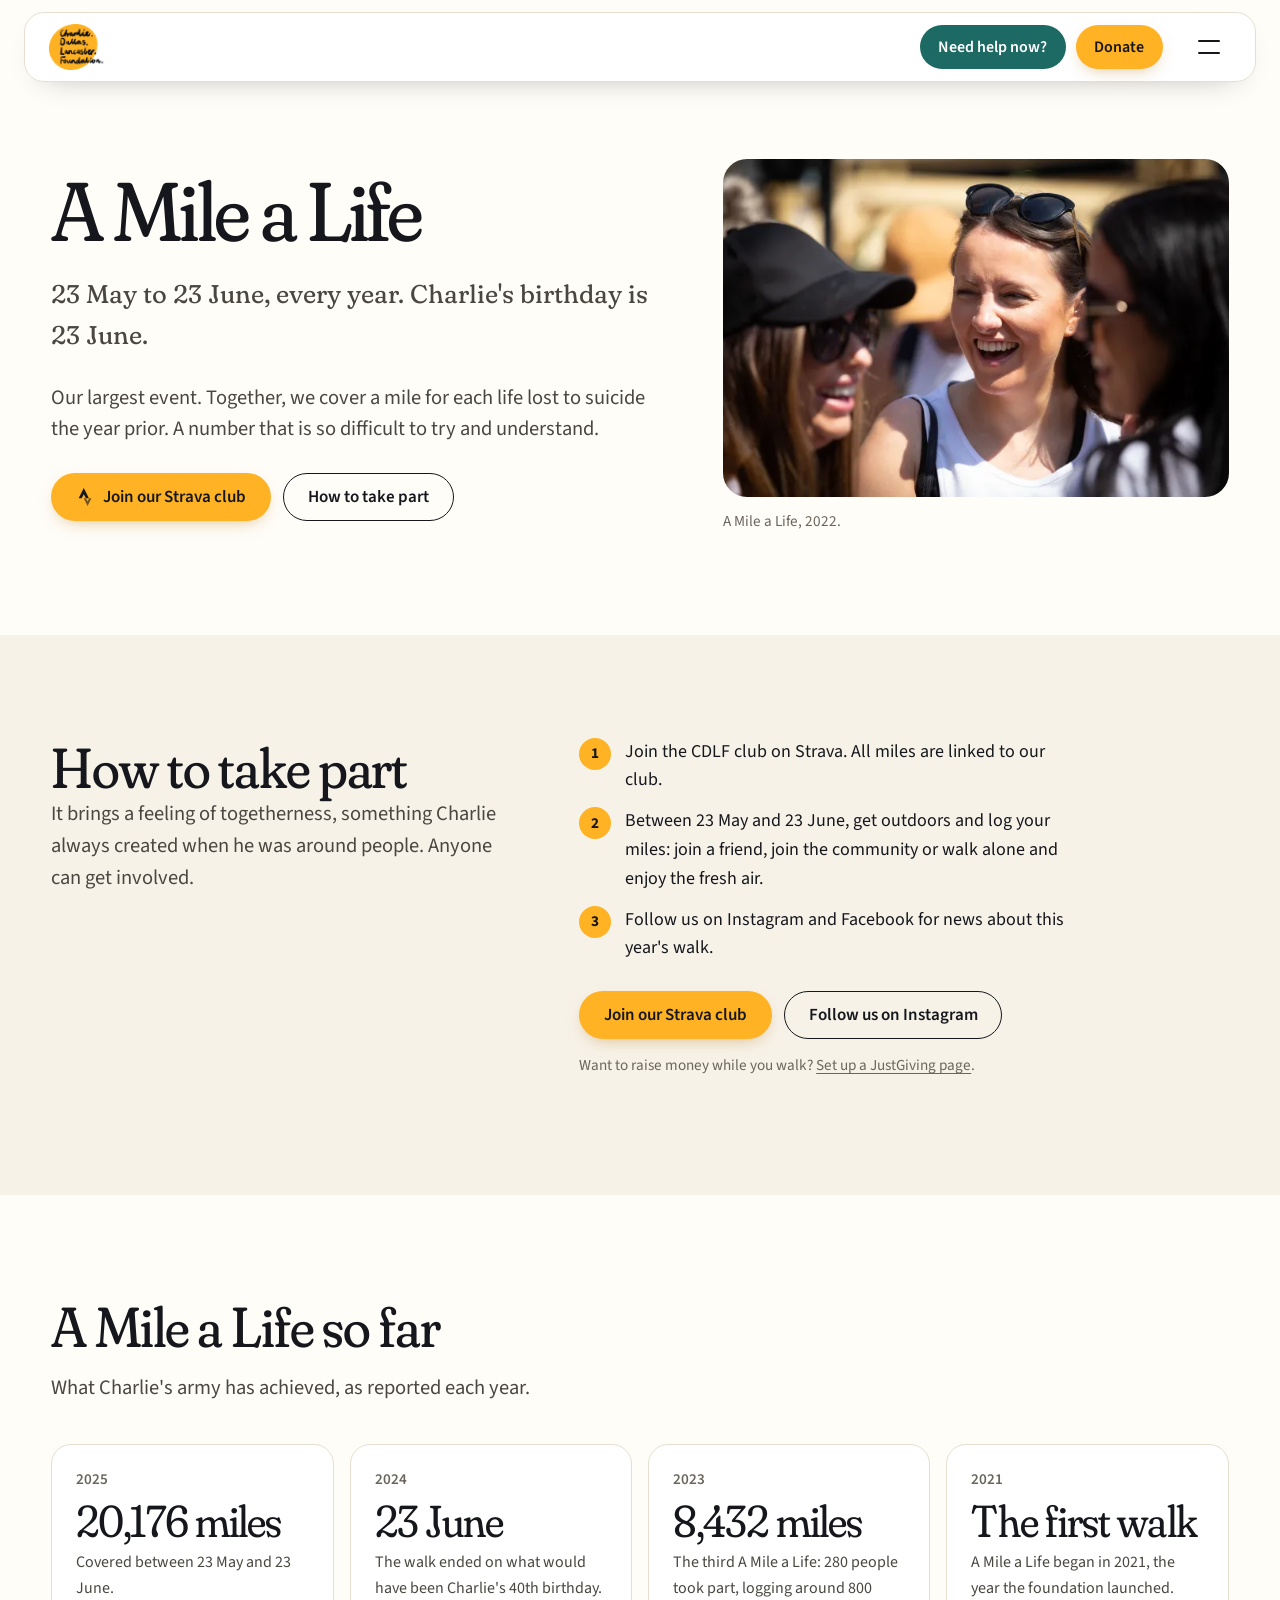
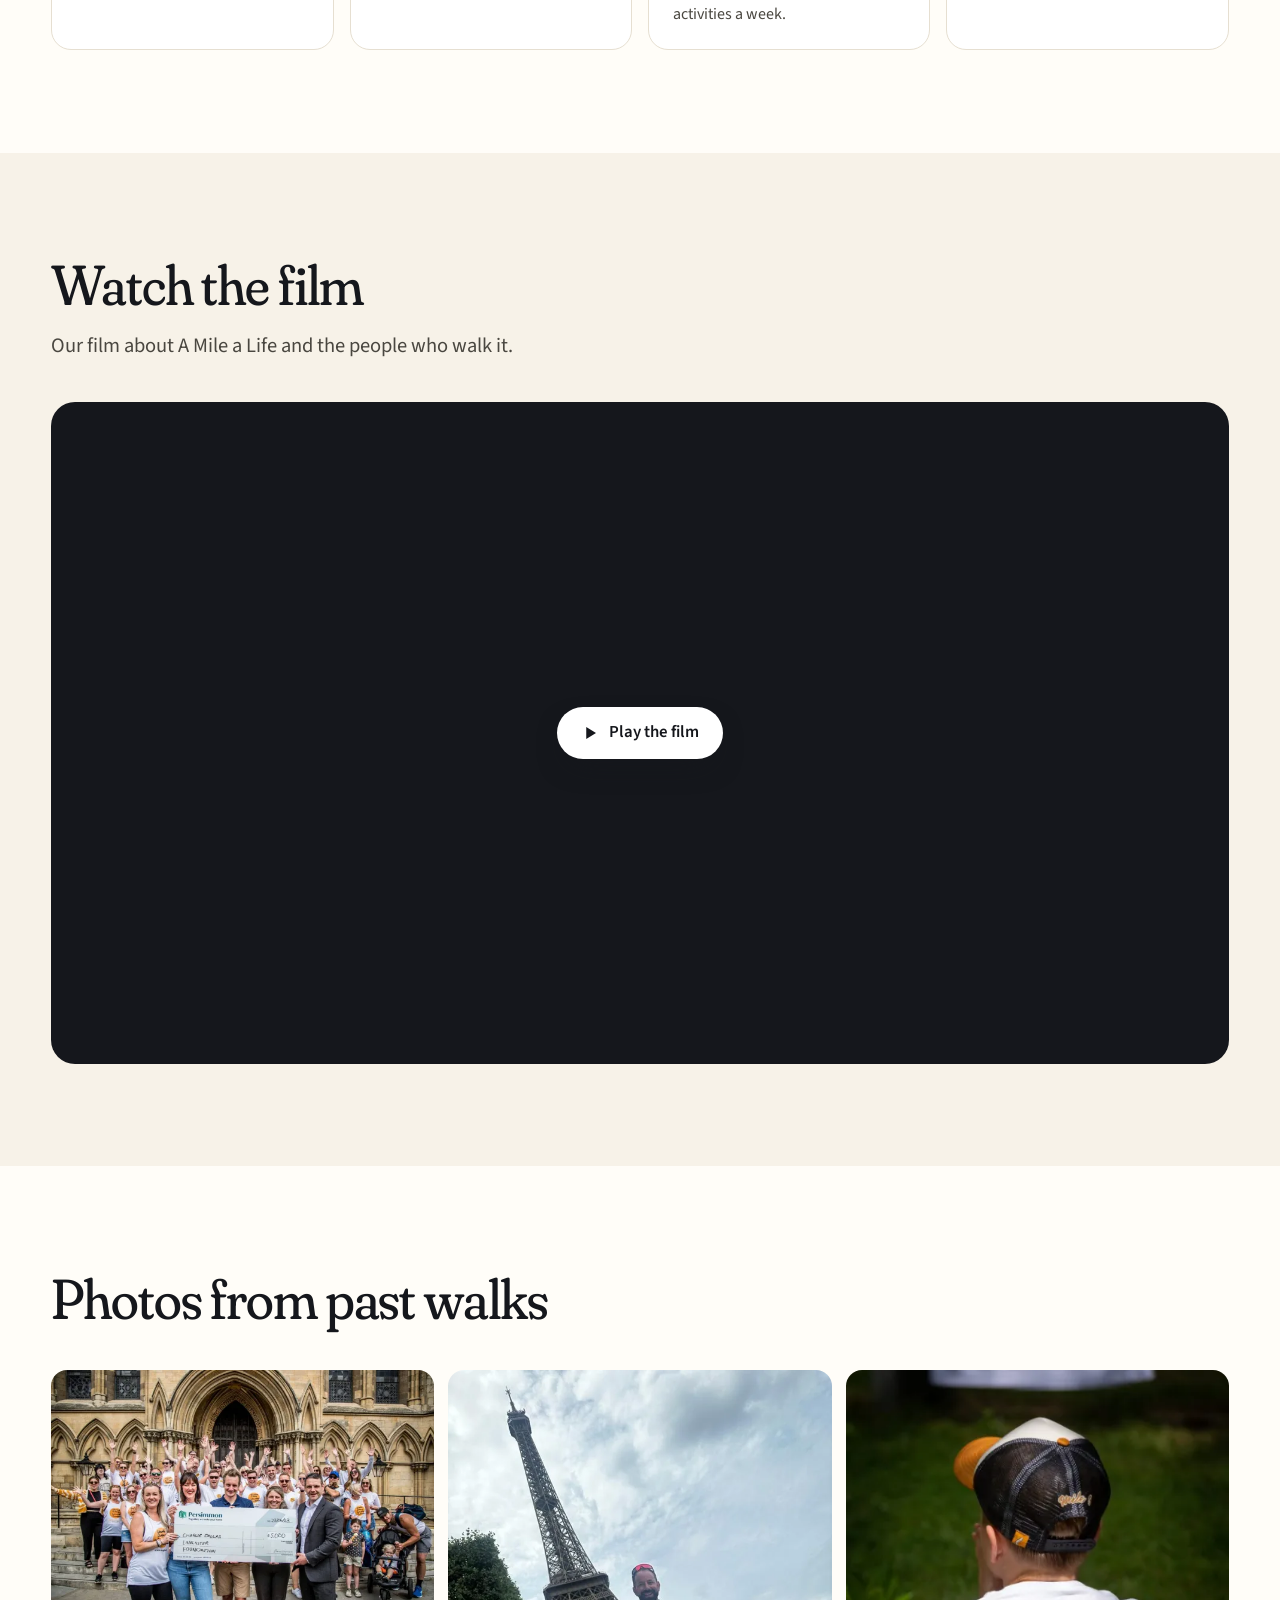
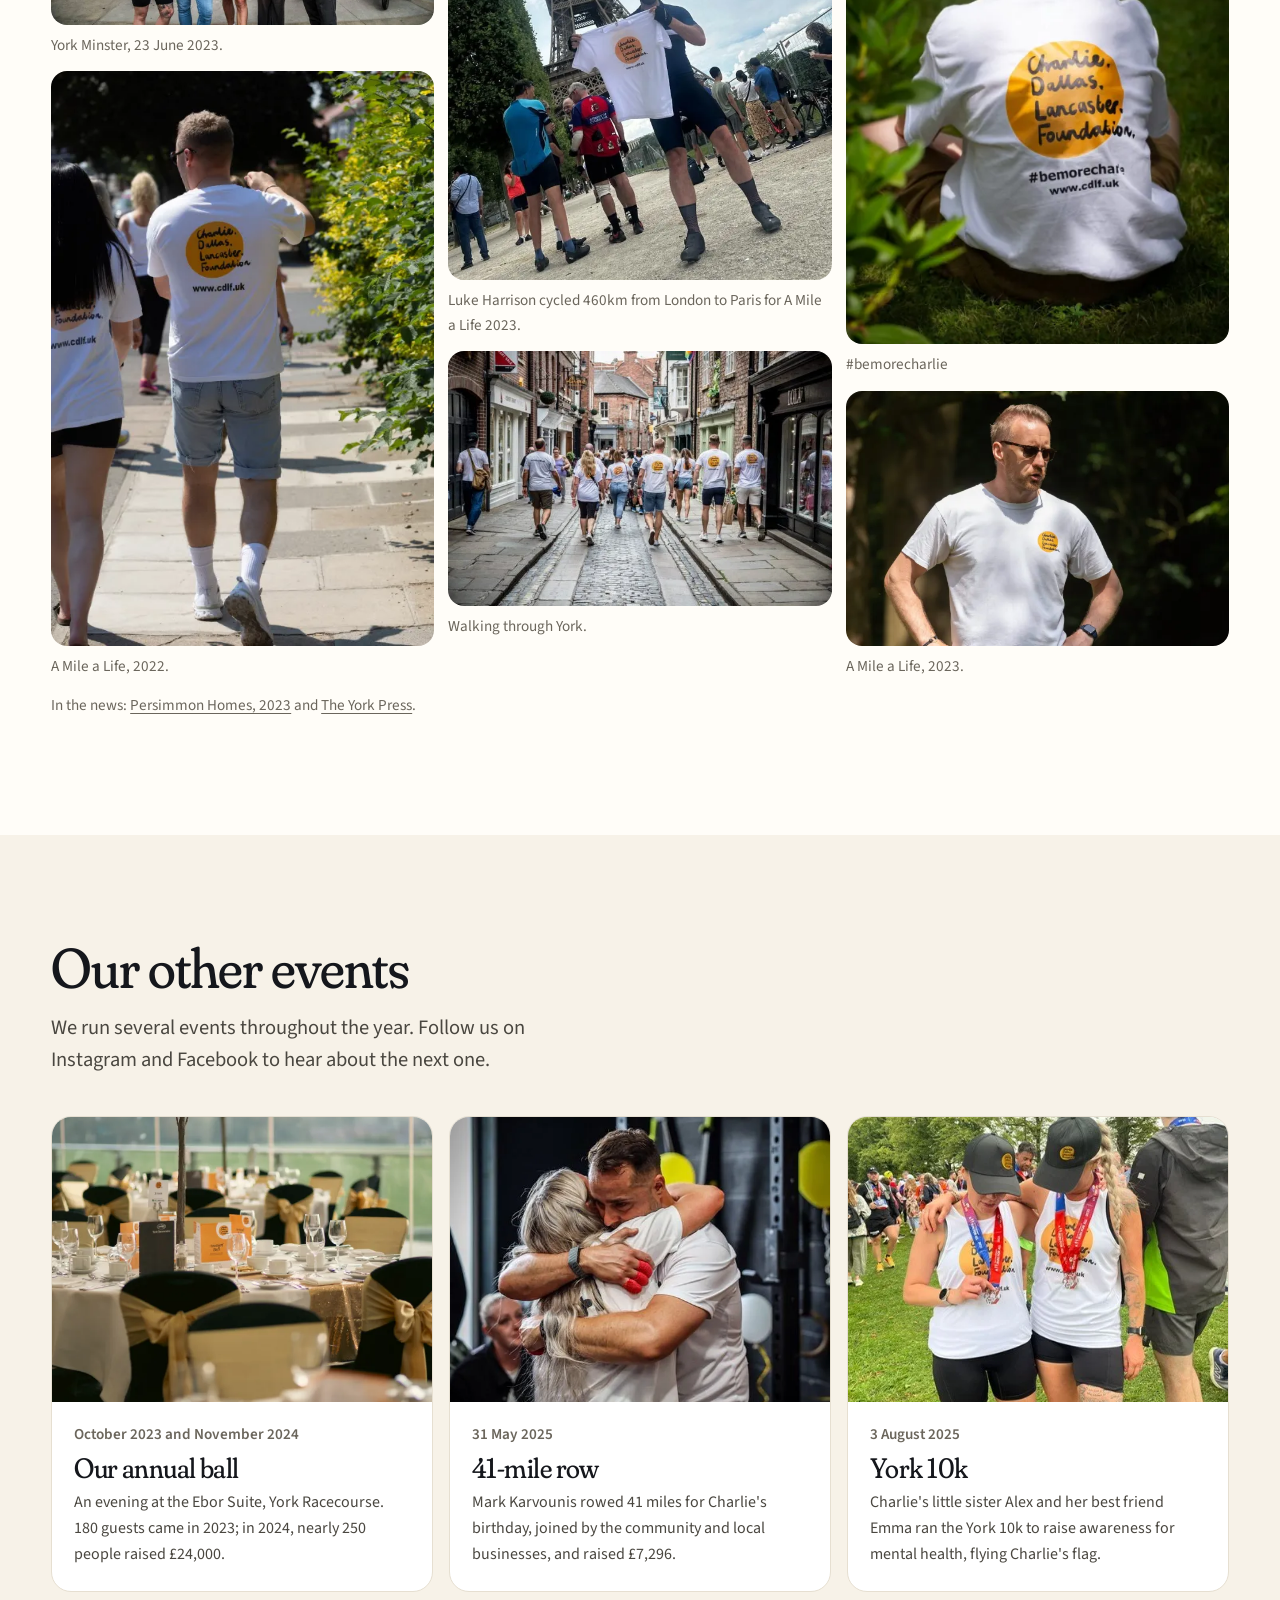
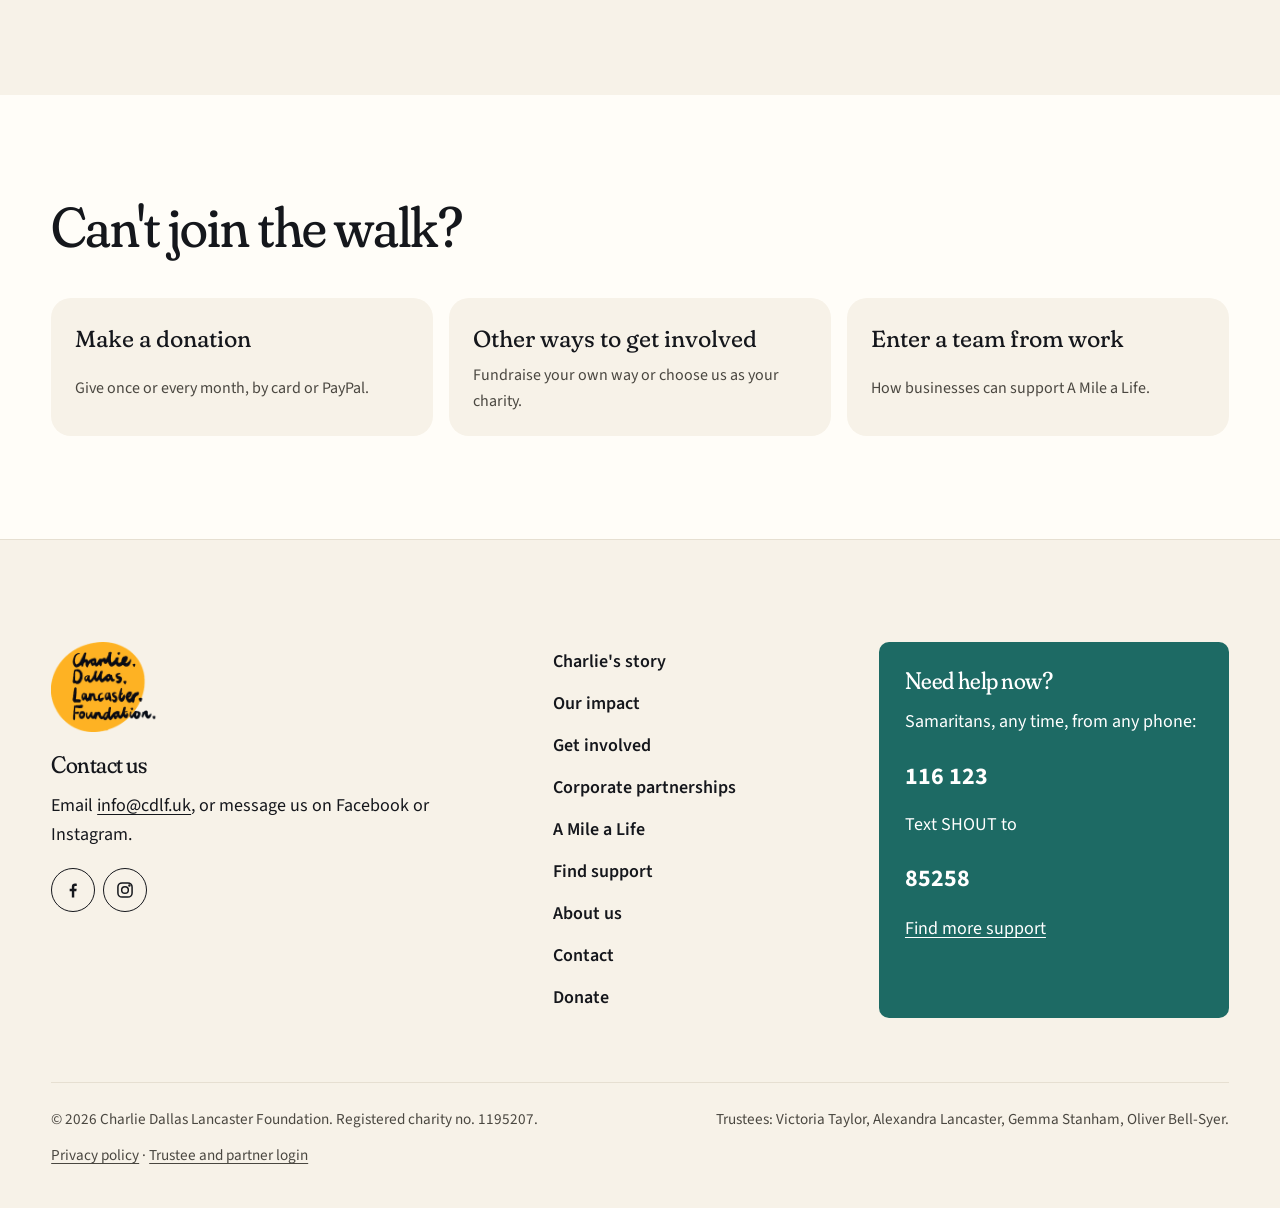
==== commit b1574461: "Add a trustee and partner login demo for the preview A pretend login for showing the trustees: /logi" ====
--- a/a-mile-a-life/index.html
+++ b/a-mile-a-life/index.html
@@ -157,7 +157,7 @@
         <p class="lede">What Charlie's army has achieved, as reported each year.</p>
       </div>
       <ul class="highlights">
-        <li class="highlight"><span class="when">2025</span><strong>20,176 miles</strong><p>Covered between 23 May and 23 June.</p></li>
+        <li class="highlight" data-figure="amal"><span class="when">2025</span><strong>20,176 miles</strong><p>Covered between 23 May and 23 June.</p></li>
         <li class="highlight"><span class="when">2024</span><strong>23 June</strong><p>The walk ended on what would have been Charlie's 40th birthday.</p></li>
         <li class="highlight"><span class="when">2023</span><strong>8,432 miles</strong><p>The third A Mile a Life: 280 people took part, logging around 800 activities a week.</p></li>
         <li class="highlight"><span class="when">2021</span><strong>The first walk</strong><p>A Mile a Life began in 2021, the year the foundation launched.</p></li>
@@ -297,7 +297,7 @@
     <div class="legal">
       <p>&copy; 2026 Charlie Dallas Lancaster Foundation. Registered charity no. 1195207.</p>
       <p>Trustees: Victoria Taylor, Alexandra Lancaster, Gemma Stanham, Oliver Bell-Syer.</p>
-      <p><a href="https://cdlf.uk/privacy-policy/">Privacy policy</a></p>
+      <p><a href="https://cdlf.uk/privacy-policy/">Privacy policy</a> &middot; <a href="../login/">Trustee and partner login</a></p>
     </div>
   </div>
 </footer>
--- a/assets/site.css
+++ b/assets/site.css
@@ -584,3 +584,137 @@
 .next-link span { color: var(--ink-2); font-size: 1rem; }
 .section-alt { background: var(--paper-2); }
 .section-alt .next-link, .section-alt .memory, .section-alt .highlight { background: #fff; }
+
+/* ---------- Corporate sponsorship programme (corporate partnerships page) ---------- */
+
+/* Four benefits in a balanced two-column grid (reuses .points) */
+.points-2 { grid-template-columns: repeat(2, minmax(0, 1fr)); }
+.points-2 p + p { margin-top: 8px; color: var(--ink-3); font-size: 1rem; }
+@media (max-width: 860px) { .points-2 { grid-template-columns: 1fr; } }
+
+/* Partnership packages: equal cards, buttons aligned along the bottom */
+.packages { display: grid; grid-template-columns: repeat(3, minmax(0, 1fr)); gap: 16px; align-items: stretch; }
+.package { display: flex; flex-direction: column; gap: 10px; background: #fff; border: 1px solid var(--line); border-radius: 24px; padding: clamp(24px, 3vw, 36px); }
+.package h3 { font-size: clamp(1.45rem, 2.2vw, 1.8rem); }
+.package .price { margin: 0; font-family: var(--serif); font-variation-settings: "SOFT" 100, "opsz" 144; font-weight: 380; font-size: clamp(2.1rem, 3.4vw, 2.8rem); line-height: 1.05; letter-spacing: -0.02em; font-variant-numeric: lining-nums; }
+.package .price span { font-family: var(--sans); font-size: 1rem; font-weight: 400; letter-spacing: 0; color: var(--ink-2); }
+.package .includes { margin: 6px 0 0; font-weight: 600; font-size: 1rem; }
+.ticks { list-style: none; margin: 0 0 14px; padding: 0; display: grid; gap: 10px; }
+.ticks li { position: relative; padding-left: 28px; color: var(--ink-2); font-size: 1rem; line-height: 1.5; }
+.ticks li::before { content: ""; position: absolute; left: 3px; top: .38em; width: 6px; height: 11px; border: solid var(--sun-deep); border-width: 0 2.5px 2.5px 0; transform: rotate(45deg); }
+.package .btn { margin-top: auto; align-self: flex-start; }
+.package-notes { margin-top: 18px; display: grid; gap: 4px; color: var(--ink-2); font-size: 1rem; max-width: 76ch; }
+.package-notes p { margin: 0; }
+@media (max-width: 1000px) { .packages { grid-template-columns: 1fr; } .package .btn { margin-top: 6px; } }
+
+/* Partnership pack download */
+.pack-card { margin-top: clamp(28px, 4vw, 44px); display: grid; grid-template-columns: minmax(0, 7fr) minmax(0, 5fr); gap: 18px clamp(24px, 4vw, 56px); align-items: center; background: var(--paper-2); border-radius: 24px; padding: clamp(22px, 3.5vw, 36px); }
+.pack-card h3 { font-size: clamp(1.4rem, 2.2vw, 1.75rem); margin-bottom: 8px; }
+.pack-card p { margin: 0; color: var(--ink-2); }
+.pack-card .tbc { margin-top: 0; }
+@media (max-width: 860px) { .pack-card { grid-template-columns: 1fr; } }
+
+/* Three remaining "other ways" tiles in one row */
+.ways-grid-3 { grid-template-columns: repeat(3, minmax(0, 1fr)); }
+@media (max-width: 960px) { .ways-grid-3 { grid-template-columns: 1fr; } }
+
+/* Corporate partner directory (rendered from assets/data/corporate-partners.json) */
+.directory-empty { background: #fff; border: 1px dashed var(--line); border-radius: 20px; padding: 22px 24px; color: var(--ink-2); }
+.directory-empty p { margin: 0; }
+.partner-list .tier { color: var(--sun-deep); font-weight: 600; font-size: .95rem; margin: 0 0 4px; }
+.partner-list .partner-name { display: grid; place-items: center; min-height: 56px; font-weight: 700; text-align: center; color: var(--ink); }
+
+/* ---------- Trustee and partner area (demonstration) ---------- */
+
+/* "This is a demo" strip at the top of every demo page */
+.demo-banner { background: var(--help-wash); color: var(--help-ink); border-radius: 16px; padding: 14px 18px; display: flex; flex-wrap: wrap; gap: 6px 14px; align-items: center; font-size: 1rem; }
+.demo-banner strong { font-weight: 700; }
+.demo-wrap { padding: var(--space-s) 0 var(--space-m); }
+.demo-wrap > .wrap { display: grid; gap: clamp(20px, 3vw, 32px); }
+
+/* Login */
+.auth { display: grid; grid-template-columns: minmax(0, 5fr) minmax(0, 6fr); gap: clamp(28px, 5vw, 72px); align-items: start; }
+.auth .page-title { font-size: clamp(2.4rem, 5.6vw, 4.4rem); }
+.auth-card form { display: grid; gap: 18px; margin-top: 8px; }
+.auth-card .field input[readonly] { background: var(--paper-2); color: var(--ink-2); }
+.auth-card .btn { justify-self: start; }
+@media (max-width: 860px) { .auth { grid-template-columns: 1fr; } }
+
+/* Dashboard header row */
+.dash-head { display: flex; flex-wrap: wrap; justify-content: space-between; align-items: end; gap: 12px 24px; }
+.dash-head h1 { font-size: clamp(2.2rem, 5vw, 3.6rem); }
+.dash-head p { margin: 6px 0 0; color: var(--ink-2); }
+.dash-head .btn { min-height: 44px; }
+.dash-card { background: #fff; border: 1px solid var(--line); border-radius: 24px; padding: clamp(20px, 3vw, 32px); }
+.dash-card > h2 { font-size: clamp(1.5rem, 2.6vw, 2rem); margin-bottom: 6px; }
+.dash-card > .hint { margin: 0 0 18px; color: var(--ink-2); font-size: 1rem; }
+
+/* Post composer, in the spirit of a social media post box */
+.composer-top { display: flex; align-items: center; gap: 12px; margin-bottom: 14px; }
+.avatar { width: 48px; height: 48px; border-radius: 50%; background: var(--sun); display: grid; place-items: center; flex: none; overflow: hidden; }
+.avatar img { width: 120%; max-width: none; }
+.composer-top strong { display: block; }
+.composer-top span { color: var(--ink-3); font-size: .95rem; }
+.composer input.headline { width: 100%; border: 0; border-bottom: 1px solid var(--line); padding: 10px 2px; font: 400 clamp(1.3rem, 2.2vw, 1.6rem)/1.3 var(--serif); font-variation-settings: "SOFT" 100; background: transparent; color: var(--ink); }
+.composer textarea { width: 100%; min-height: 150px; border: 0; padding: 14px 2px; font: inherit; font-size: 1.125rem; line-height: 1.6; background: transparent; color: var(--ink); resize: vertical; }
+.composer input.headline:focus-visible, .composer textarea:focus-visible { outline: 3px solid var(--ink); outline-offset: 2px; border-radius: 8px; }
+.composer-bar { display: flex; flex-wrap: wrap; align-items: center; gap: 10px 16px; border-top: 1px solid var(--line); padding-top: 14px; }
+.composer-bar .count { color: var(--ink-3); font-size: .95rem; font-variant-numeric: tabular-nums; margin-right: auto; }
+.composer-bar .count.over { color: #8E1F15; font-weight: 700; }
+.add-photos { position: relative; }
+.add-photos input { position: absolute; width: 1px; height: 1px; opacity: 0; }
+.add-photos label { cursor: pointer; }
+.add-photos input:focus-visible + label { outline: 3px solid var(--ink); outline-offset: 3px; }
+.btn svg.ic { width: 20px; height: 20px; }
+.photo-grid { display: grid; grid-template-columns: repeat(3, minmax(0, 1fr)); gap: 12px; margin: 4px 0 16px; }
+.photo-grid:empty { display: none; }
+.photo-item { display: grid; gap: 6px; }
+.photo-item .thumb { position: relative; }
+.photo-item img { width: 100%; aspect-ratio: 1; object-fit: cover; border-radius: 14px; }
+.photo-item button { position: absolute; top: 6px; right: 6px; width: 44px; height: 44px; border-radius: 50%; border: 0; background: rgba(21, 23, 28, .72); color: #fff; font-size: 1.3rem; line-height: 1; cursor: pointer; }
+.photo-item input { width: 100%; min-height: 44px; border: 1.5px solid var(--line); border-radius: 10px; padding: 6px 10px; font: inherit; font-size: .95rem; }
+.form-msg { margin: 0; font-weight: 600; min-height: 1.4em; }
+.form-msg.err { color: #8E1F15; }
+.form-msg.ok { color: var(--help-ink); }
+@media (max-width: 560px) { .photo-grid { grid-template-columns: repeat(2, minmax(0, 1fr)); } }
+
+/* Figures form */
+.figures-form { display: grid; grid-template-columns: repeat(3, minmax(0, 1fr)); gap: 16px; }
+.figures-form .field input { font-variant-numeric: tabular-nums; }
+.figures-form .actions-row { grid-column: 1 / -1; display: flex; flex-wrap: wrap; gap: 10px 16px; align-items: center; }
+.figures-form .actions-row .form-msg { flex-basis: 100%; }
+.figures-form fieldset { grid-column: 1 / -1; border: 0; padding: 0; margin: 0; display: grid; grid-template-columns: repeat(3, minmax(0, 1fr)); gap: 16px; }
+.figures-form legend { font-weight: 700; padding: 0; margin-bottom: 8px; }
+@media (max-width: 860px) { .figures-form, .figures-form fieldset { grid-template-columns: 1fr 1fr; } }
+@media (max-width: 520px) { .figures-form, .figures-form fieldset { grid-template-columns: 1fr; } }
+
+/* Posts (dashboard list and the public News page) */
+.posts { display: grid; gap: 16px; }
+.post { background: #fff; border: 1px solid var(--line); border-radius: 24px; padding: clamp(20px, 3vw, 30px); display: grid; gap: 12px; }
+.post-meta { display: flex; align-items: center; gap: 12px; color: var(--ink-3); font-size: .95rem; }
+.post h2, .post h3 { font-size: clamp(1.4rem, 2.4vw, 1.9rem); }
+.post-text p { margin: 0 0 .8em; color: var(--ink-2); }
+.post-photos { display: grid; gap: 8px; grid-template-columns: repeat(3, minmax(0, 1fr)); }
+.post-photos[data-count="1"] { grid-template-columns: 1fr; }
+.post-photos[data-count="2"], .post-photos[data-count="4"] { grid-template-columns: repeat(2, minmax(0, 1fr)); }
+.post-photos img { width: 100%; aspect-ratio: 4 / 3; object-fit: cover; border-radius: 14px; }
+.post-photos[data-count="1"] img { aspect-ratio: auto; max-height: 520px; }
+.post-actions { display: flex; flex-wrap: wrap; gap: 10px; }
+.empty-note { background: #fff; border: 1px dashed var(--line); border-radius: 20px; padding: 22px 24px; color: var(--ink-2); }
+.empty-note p { margin: 0; }
+
+/* Partner area */
+.partner-summary { display: grid; grid-template-columns: minmax(0, 7fr) minmax(0, 5fr); gap: 16px; }
+.tier-card { background: var(--sun); border-radius: 24px; padding: clamp(22px, 3vw, 34px); display: grid; gap: 6px; }
+.tier-card h2 { font-size: clamp(1.8rem, 3.4vw, 2.6rem); }
+.tier-card p { margin: 0; color: var(--ink); }
+.badge-preview { display: grid; justify-items: start; gap: 12px; }
+.badge-preview canvas { width: 180px; height: 180px; }
+.benefit-status { list-style: none; margin: 0; padding: 0; display: grid; gap: 0; }
+.benefit-status li { display: flex; justify-content: space-between; gap: 16px; padding: 12px 0; border-top: 1px solid var(--line); }
+.benefit-status li span:last-child { color: var(--ink-3); font-size: .95rem; text-align: right; }
+@media (max-width: 860px) { .partner-summary { grid-template-columns: 1fr; } }
+
+/* Note shown on public pages while demo figures from the trustee area are applied (preview only) */
+.demo-figures-note { position: fixed; left: 16px; bottom: calc(16px + env(safe-area-inset-bottom, 0px)); z-index: 40; display: flex; align-items: center; gap: 10px; flex-wrap: wrap; max-width: calc(100vw - 32px); background: var(--ink); color: #fff; border-radius: 16px; padding: 10px 12px 10px 16px; font-size: .95rem; box-shadow: 0 16px 30px -18px rgba(21, 23, 28, .7); }
+.demo-figures-note button { min-height: 40px; border: 0; border-radius: 999px; padding: 0 14px; background: #fff; color: var(--ink); font: 600 .95rem/1 var(--sans); cursor: pointer; }
